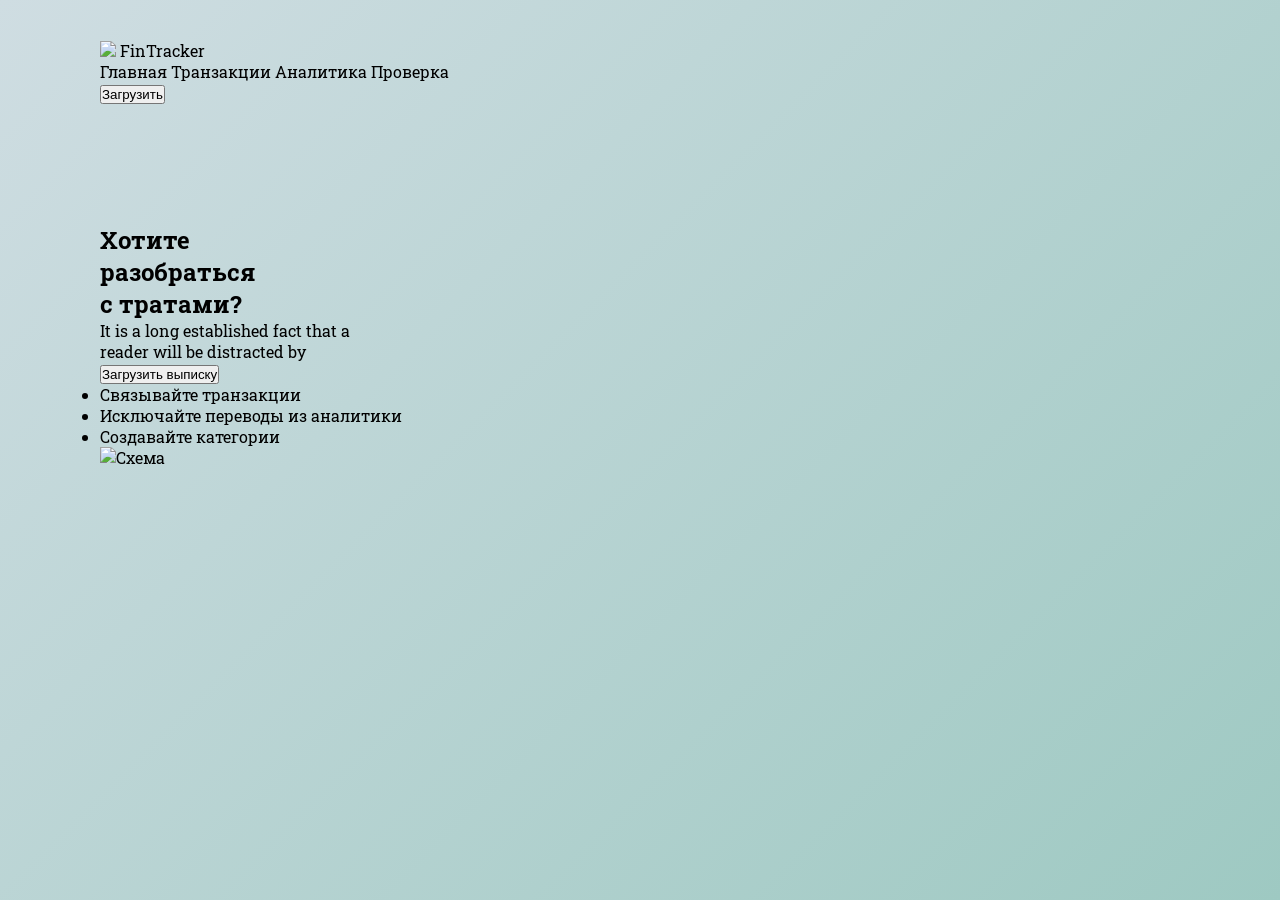
==== index.html @ 51d108f8 "Изменил дизайн главной странички" ====
<!DOCTYPE html>
<html lang="ru">
<head>
    <meta charset="UTF-8">
    <meta name="viewport" content="width=device-width, initial-scale=1.0">
    <title>FinTracker</title>

    <!-- Fonts -->
    <link href="https://fonts.googleapis.com/css2?family=Inter:wght@500;600;700;800&family=Roboto+Slab:wght@400;700&display=swap" rel="stylesheet">

    <link rel="stylesheet" href="style.css">
</head>
<body>

<header class="header">
    <div class="container header-inner">

        <div class="logo">
            <img src="img/fintracker_logo_header.png" class="logo-img">
            <span>FinTracker</span>
        </div>

        <div class="right-menu">
            <nav class="nav">
                <a class="active">Главная</a>
                <a>Транзакции</a>
                <a>Аналитика</a>
                <a>Проверка</a>
            </nav>

            <button class="btn">Загрузить</button>
        </div>

    </div>
</header>

<section class="hero">
    <div class="container hero-inner">

        <!-- LEFT -->
        <div class="left">
            <h1>
                Хотите<br>
                разобраться<br>
                с тратами?
            </h1>

            <p class="subtext">
                It is a long established fact that a<br>
                reader will be distracted by
            </p>

            <button class="btn big">Загрузить выписку</button>

            <ul class="list">
                <li>Связывайте транзакции</li>
                <li>Исключайте переводы из аналитики</li>
                <li>Создавайте категории</li>
            </ul>
        </div>

        <!-- RIGHT (схема картинкой) -->
        <div class="right">
            <img src="img/scheme.png" class="scheme" alt="Схема">
        </div>

    </div>
</section>

<script src="script.js"></script>
</body>
</html>
---- style.css ----
* {
    margin: 0;
    padding: 0;
    box-sizing: border-box;
}

body {
    font-family: 'Roboto Slab', serif;
    background: linear-gradient(135deg, #cfdde2 0%, #9ec9c2 100%);
    height: 100vh;
}

/* CONTAINER */
.container {
    width: 100%;
    max-width: 1440px;
    margin: 0 auto;
}

/* HEADER */

.header {
    display: flex;
    justify-content: space-between;
    align-items: center;
    padding: 40px 100px;
}

.logo img {
    height: 110px;
    object-fit: contain;
}

/* NAV */

.nav-link {
    margin-left: 40px;
    text-decoration: none;
    font-size: 20px;
    color: #7fa1c3;
    font-weight: 700;
    transition: 0.3s;
    padding: 6px 12px;
    border-radius: 6px;
}

/* hover */
.nav-link:hover {
    background-color: rgba(47, 79, 111, 0.15);
    color: #2f4f6f;
}

/* active */
.nav-link.active {
    background-color: rgba(47, 79, 111, 0.25);
    color: #2f4f6f;
}

/* HERO */

.hero {
    display: flex;
    justify-content: space-between;
    align-items: center;
    padding: 80px 100px;
}

.hero-text {
    max-width: 520px;
}

.hero-text h1 {
    font-size: 72px;
    line-height: 1.1;
    color: #2f4f6f;
    margin-bottom: 25px;
}

.hero-text p {
    font-size: 18px;
    line-height: 1.6;
    color: #2f4f6f;
    margin-bottom: 40px;
    max-width: 420px;
}

/* BUTTON */

.start-btn {
    background: #8fc5a4;
    border: none;
    padding: 18px 55px;
    font-size: 22px;
    font-weight: 700;
    color: #2f4f6f;
    cursor: pointer;
    box-shadow: 8px 8px 0 #7bb394;
    transition: 0.2s;
}

/* hover */
.start-btn:hover {
    filter: brightness(0.9);
}

/* click effect */
.start-btn:active {
    transform: translate(4px, 4px);
    box-shadow: 4px 4px 0 #7bb394;
}

/* IMAGE */

.hero-image img {
    width: 440px;
}
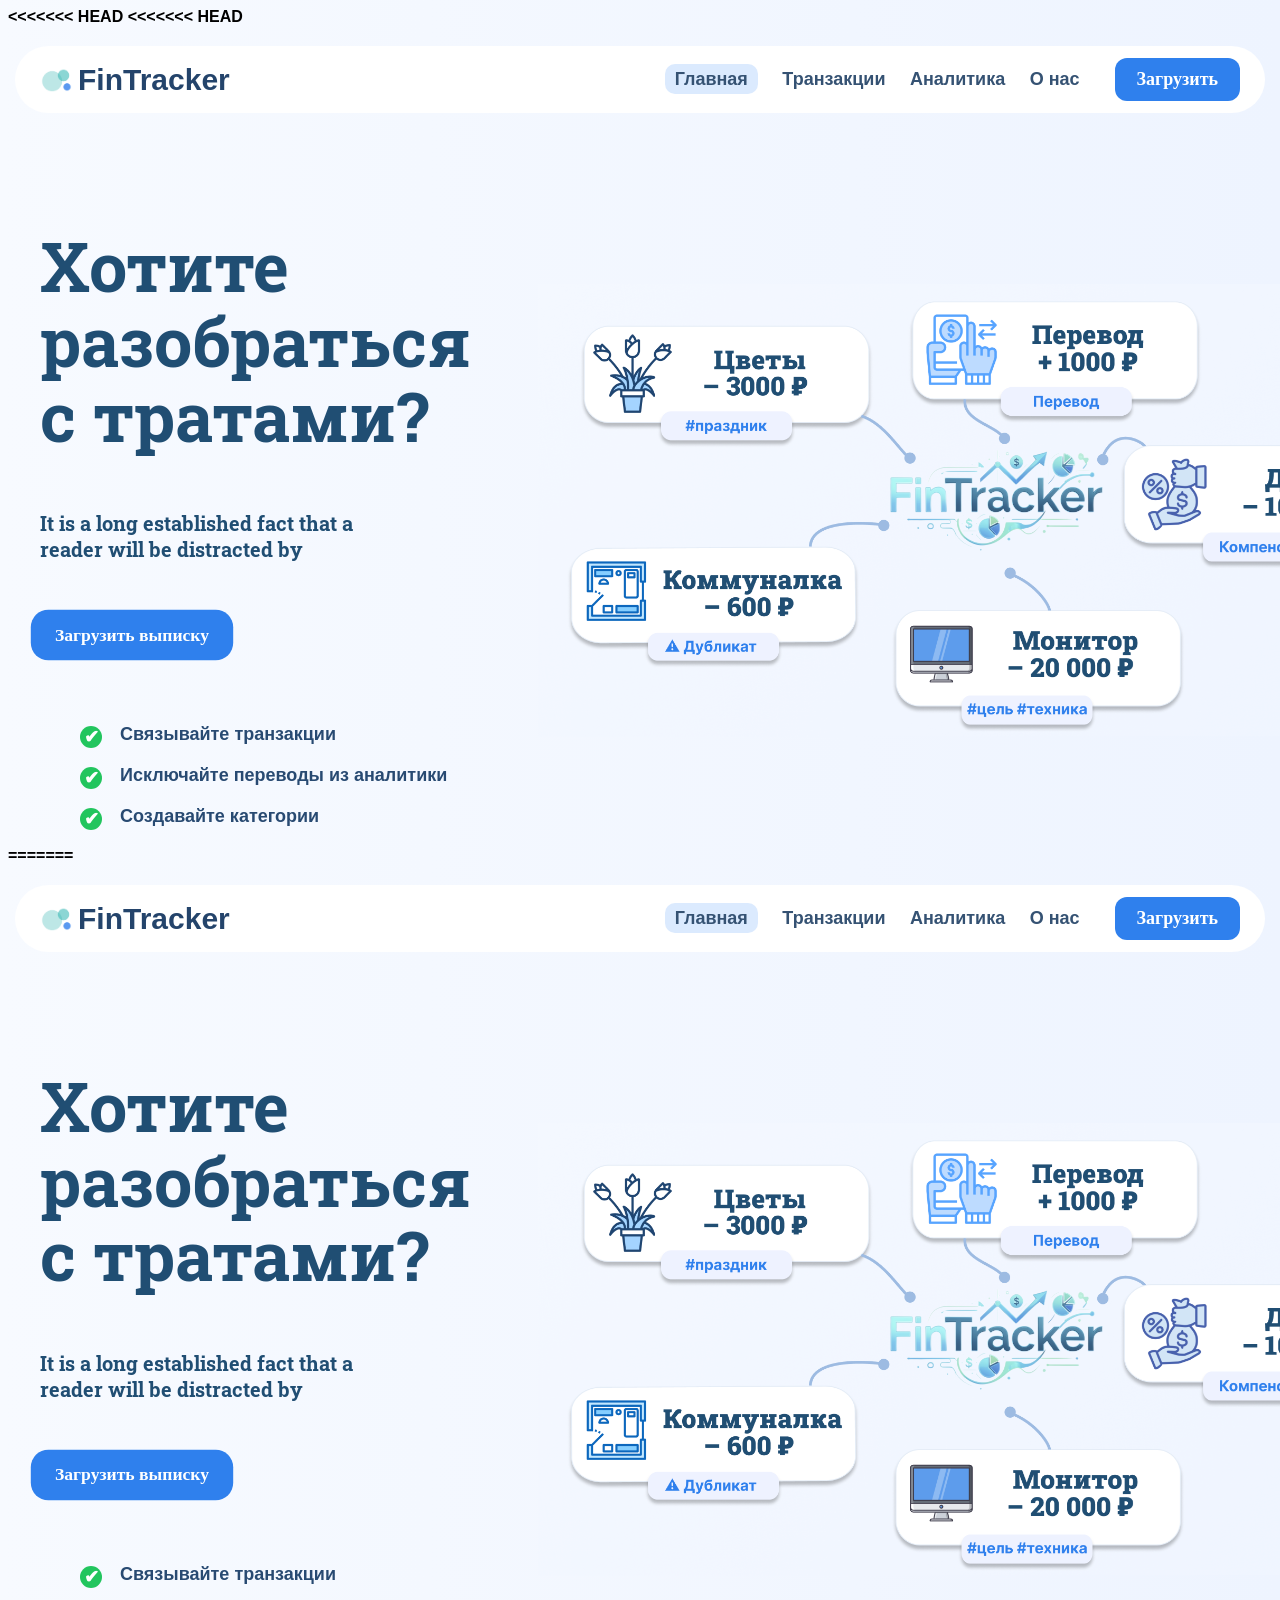
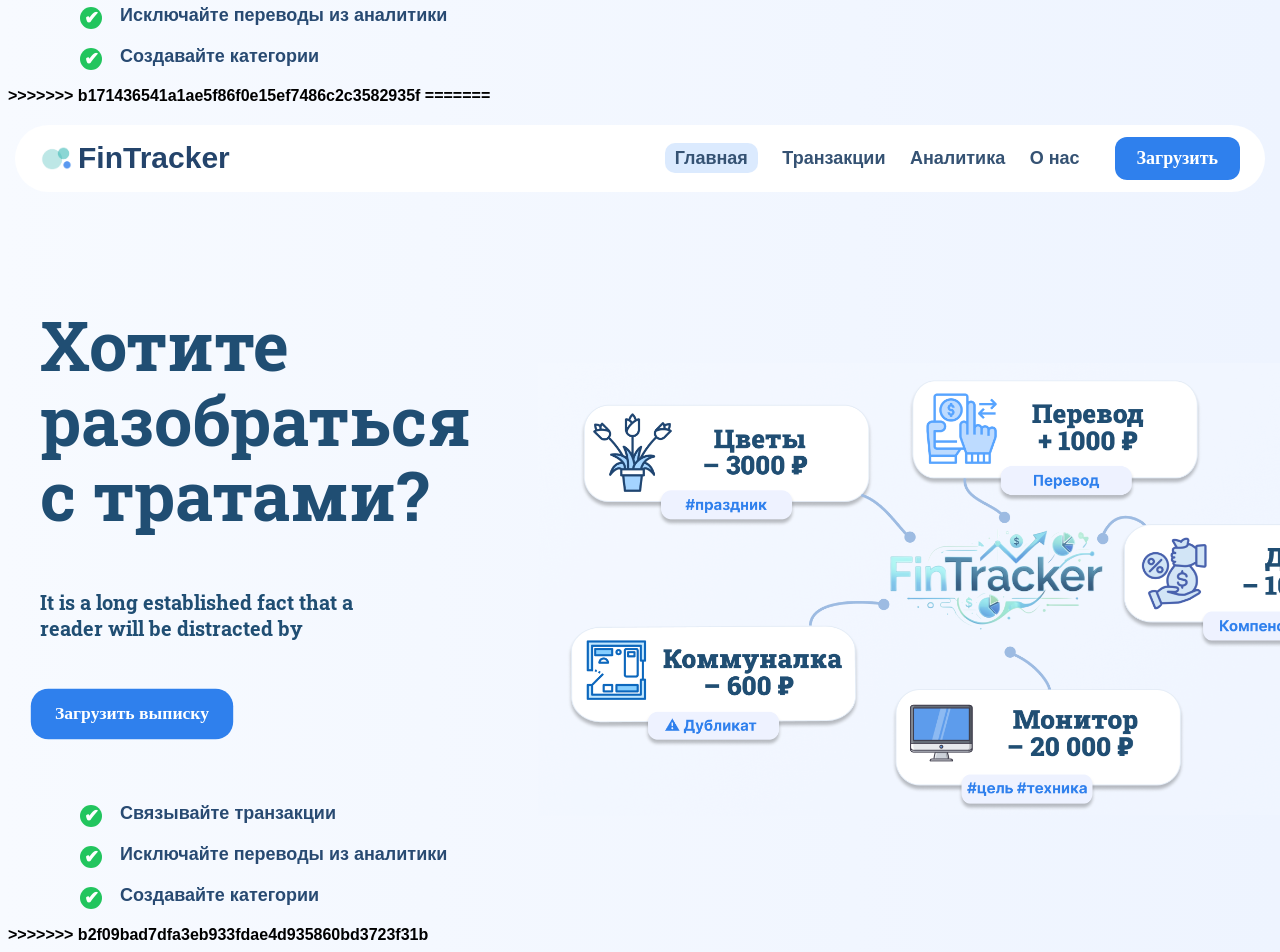
==== commit 37871684: "frontend update" ====
--- a/index.html
+++ b/index.html
@@ -1,72 +1,221 @@
-<!DOCTYPE html>
-<html lang="ru">
-<head>
-    <meta charset="UTF-8">
-    <meta name="viewport" content="width=device-width, initial-scale=1.0">
-    <title>FinTracker</title>
-
-    <!-- Fonts -->
-    <link href="https://fonts.googleapis.com/css2?family=Inter:wght@500;600;700;800&family=Roboto+Slab:wght@400;700&display=swap" rel="stylesheet">
-
-    <link rel="stylesheet" href="style.css">
-</head>
-<body>
-
-<header class="header">
-    <div class="container header-inner">
-
-        <div class="logo">
-            <img src="img/fintracker_logo_header.png" class="logo-img">
-            <span>FinTracker</span>
-        </div>
-
-        <div class="right-menu">
-            <nav class="nav">
-                <a class="active">Главная</a>
-                <a>Транзакции</a>
-                <a>Аналитика</a>
-                <a>Проверка</a>
-            </nav>
-
-            <button class="btn">Загрузить</button>
-        </div>
-
-    </div>
-</header>
-
-<section class="hero">
-    <div class="container hero-inner">
-
-        <!-- LEFT -->
-        <div class="left">
-            <h1>
-                Хотите<br>
-                разобраться<br>
-                с тратами?
-            </h1>
-
-            <p class="subtext">
-                It is a long established fact that a<br>
-                reader will be distracted by
-            </p>
-
-            <button class="btn big">Загрузить выписку</button>
-
-            <ul class="list">
-                <li>Связывайте транзакции</li>
-                <li>Исключайте переводы из аналитики</li>
-                <li>Создавайте категории</li>
-            </ul>
-        </div>
-
-        <!-- RIGHT (схема картинкой) -->
-        <div class="right">
-            <img src="img/scheme.png" class="scheme" alt="Схема">
-        </div>
-
-    </div>
-</section>
-
-<script src="script.js"></script>
-</body>
-</html>
+<<<<<<< HEAD
+<<<<<<< HEAD
+<!DOCTYPE html>
+<html lang="ru">
+<head>
+    <meta charset="UTF-8">
+    <meta name="viewport" content="width=device-width, initial-scale=1.0">
+    <title>FinTracker</title>
+
+    <!-- Fonts -->
+    <link href="https://fonts.googleapis.com/css2?family=Inter:wght@500;600;700;800&family=Roboto+Slab:wght@400;700&display=swap" rel="stylesheet">
+
+    <link rel="stylesheet" href="style.css">
+</head>
+<body>
+
+<header class="header">
+    <div class="container header-inner">
+
+        <div class="logo">
+            <img src="img/fintracker_logo_header.png" class="logo-img">
+            <span>FinTracker</span>
+        </div>
+
+        <div class="right-menu">
+            <nav class="nav">
+                <a class="active">Главная</a>
+                <a>Транзакции</a>
+                <a>Аналитика</a>
+                <a>О нас</a>
+            </nav>
+
+            <button class="btn open-upload">Загрузить</button>
+        </div>
+
+    </div>
+</header>
+
+<section class="hero">
+    <div class="container hero-inner">
+
+        <!-- LEFT -->
+        <div class="left">
+            <h1>
+                Хотите<br>
+                разобраться<br>
+                с тратами?
+            </h1>
+
+            <p class="subtext">
+                It is a long established fact that a<br>
+                reader will be distracted by
+            </p>
+
+            <button class="btn big open-upload">Загрузить выписку</button>
+
+            <ul class="list">
+                <li>Связывайте транзакции</li>
+                <li>Исключайте переводы из аналитики</li>
+                <li>Создавайте категории</li>
+            </ul>
+        </div>
+
+        <!-- RIGHT (схема картинкой) -->
+        <div class="right">
+            <img src="img/scheme.png" class="scheme" alt="Схема">
+        </div>
+
+    </div>
+</section>
+
+<script src="script.js"></script>
+</body>
+=======
+<!DOCTYPE html>
+<html lang="ru">
+<head>
+    <meta charset="UTF-8">
+    <meta name="viewport" content="width=device-width, initial-scale=1.0">
+    <title>FinTracker</title>
+
+    <!-- Fonts -->
+    <link href="https://fonts.googleapis.com/css2?family=Inter:wght@500;600;700;800&family=Roboto+Slab:wght@400;700&display=swap" rel="stylesheet">
+
+    <link rel="stylesheet" href="style.css">
+</head>
+<body>
+
+<header class="header">
+    <div class="container header-inner">
+
+        <div class="logo">
+            <img src="img/fintracker_logo_header.png" class="logo-img">
+            <span>FinTracker</span>
+        </div>
+
+        <div class="right-menu">
+            <nav class="nav">
+                <a class="active">Главная</a>
+                <a>Транзакции</a>
+                <a>Аналитика</a>
+                <a>О нас</a>
+            </nav>
+
+            <button class="btn">Загрузить</button>
+        </div>
+
+    </div>
+</header>
+
+<section class="hero">
+    <div class="container hero-inner">
+
+        <!-- LEFT -->
+        <div class="left">
+            <h1>
+                Хотите<br>
+                разобраться<br>
+                с тратами?
+            </h1>
+
+            <p class="subtext">
+                It is a long established fact that a<br>
+                reader will be distracted by
+            </p>
+
+            <button class="btn big">Загрузить выписку</button>
+
+            <ul class="list">
+                <li>Связывайте транзакции</li>
+                <li>Исключайте переводы из аналитики</li>
+                <li>Создавайте категории</li>
+            </ul>
+        </div>
+
+        <!-- RIGHT (схема картинкой) -->
+        <div class="right">
+            <img src="img/scheme.png" class="scheme" alt="Схема">
+        </div>
+
+    </div>
+</section>
+
+<script src="script.js"></script>
+</body>
+>>>>>>> b171436541a1ae5f86f0e15ef7486c2c3582935f
+</html>
+=======
+<!DOCTYPE html>
+<html lang="ru">
+<head>
+    <meta charset="UTF-8">
+    <meta name="viewport" content="width=device-width, initial-scale=1.0">
+    <title>FinTracker</title>
+
+    <!-- Fonts -->
+    <link href="https://fonts.googleapis.com/css2?family=Inter:wght@500;600;700;800&family=Roboto+Slab:wght@400;700&display=swap" rel="stylesheet">
+
+    <link rel="stylesheet" href="style.css">
+</head>
+<body>
+
+<header class="header">
+    <div class="container header-inner">
+
+        <div class="logo">
+            <img src="img/fintracker_logo_header.png" class="logo-img">
+            <span>FinTracker</span>
+        </div>
+
+        <div class="right-menu">
+            <nav class="nav">
+                <a class="active">Главная</a>
+                <a>Транзакции</a>
+                <a>Аналитика</a>
+                <a>О нас</a>
+            </nav>
+
+            <button class="btn open-upload">Загрузить</button>
+        </div>
+
+    </div>
+</header>
+
+<section class="hero">
+    <div class="container hero-inner">
+
+        <!-- LEFT -->
+        <div class="left">
+            <h1>
+                Хотите<br>
+                разобраться<br>
+                с тратами?
+            </h1>
+
+            <p class="subtext">
+                It is a long established fact that a<br>
+                reader will be distracted by
+            </p>
+
+            <button class="btn big open-upload">Загрузить выписку</button>
+
+            <ul class="list">
+                <li>Связывайте транзакции</li>
+                <li>Исключайте переводы из аналитики</li>
+                <li>Создавайте категории</li>
+            </ul>
+        </div>
+
+        <!-- RIGHT (схема картинкой) -->
+        <div class="right">
+            <img src="img/scheme.png" class="scheme" alt="Схема">
+        </div>
+
+    </div>
+</section>
+
+<script src="script.js"></script>
+</body>
+</html>
+>>>>>>> b2f09bad7dfa3eb933fdae4d935860bd3723f31b
--- a/style.css
+++ b/style.css
@@ -1,116 +1,698 @@
-* {
-    margin: 0;
-    padding: 0;
-    box-sizing: border-box;
-}
-
-body {
-    font-family: 'Roboto Slab', serif;
-    background: linear-gradient(135deg, #cfdde2 0%, #9ec9c2 100%);
-    height: 100vh;
-}
-
-/* CONTAINER */
-.container {
-    width: 100%;
-    max-width: 1440px;
-    margin: 0 auto;
-}
-
-/* HEADER */
-
-.header {
-    display: flex;
-    justify-content: space-between;
-    align-items: center;
-    padding: 40px 100px;
-}
-
-.logo img {
-    height: 110px;
-    object-fit: contain;
-}
-
-/* NAV */
-
-.nav-link {
-    margin-left: 40px;
-    text-decoration: none;
-    font-size: 20px;
-    color: #7fa1c3;
-    font-weight: 700;
-    transition: 0.3s;
-    padding: 6px 12px;
-    border-radius: 6px;
-}
-
-/* hover */
-.nav-link:hover {
-    background-color: rgba(47, 79, 111, 0.15);
-    color: #2f4f6f;
-}
-
-/* active */
-.nav-link.active {
-    background-color: rgba(47, 79, 111, 0.25);
-    color: #2f4f6f;
-}
-
-/* HERO */
-
-.hero {
-    display: flex;
-    justify-content: space-between;
-    align-items: center;
-    padding: 80px 100px;
-}
-
-.hero-text {
-    max-width: 520px;
-}
-
-.hero-text h1 {
-    font-size: 72px;
-    line-height: 1.1;
-    color: #2f4f6f;
-    margin-bottom: 25px;
-}
-
-.hero-text p {
-    font-size: 18px;
-    line-height: 1.6;
-    color: #2f4f6f;
-    margin-bottom: 40px;
-    max-width: 420px;
-}
-
-/* BUTTON */
-
-.start-btn {
-    background: #8fc5a4;
-    border: none;
-    padding: 18px 55px;
-    font-size: 22px;
-    font-weight: 700;
-    color: #2f4f6f;
-    cursor: pointer;
-    box-shadow: 8px 8px 0 #7bb394;
-    transition: 0.2s;
-}
-
-/* hover */
-.start-btn:hover {
-    filter: brightness(0.9);
-}
-
-/* click effect */
-.start-btn:active {
-    transform: translate(4px, 4px);
-    box-shadow: 4px 4px 0 #7bb394;
-}
-
-/* IMAGE */
-
-.hero-image img {
-    width: 440px;
-}
+<<<<<<< HEAD
+<<<<<<< HEAD
+* {
+    margin: 0;
+    padding: 0;
+    box-sizing: border-box;
+}
+
+body {
+    font-family: 'Inter', sans-serif;
+    background: linear-gradient(to right, #F7FAFF, #EEF4FF);
+}
+
+.container {
+    width: 1200px;
+    margin: 0 auto;
+}
+
+.subtext {
+    font-family: 'Roboto Slab', serif;
+    color: #204E73;
+    font-weight: 700 !important;
+    font-size: 20px;
+    margin: 20px 0;
+}
+
+/* HEADER */
+
+.header {
+    padding: 20px 0;
+}
+
+.header-inner {
+    background: white;
+    border-radius: 40px;
+    padding: 12px 25px;
+    display: flex;
+    align-items: center;
+}
+
+.logo {
+    display: flex;
+    align-items: center;
+}
+
+.logo-img {
+    width: 100%;
+    max-width: 40px;
+    height: auto;
+
+    transform: scale(1.2);
+    transform-origin: left center;
+}
+
+.logo span {
+    font-size: 30px;
+    font-weight: 800;
+    color: #24446B;
+    margin-left: 10px;
+}
+
+.logo img {
+    width: 28px;
+}
+
+.right-menu {
+    margin-left: auto;
+    display: flex;
+    align-items: center;
+    gap: 25px;
+}
+
+.nav a {
+    color: #355273;
+    font-weight: 800;
+    font-size: 18px;
+    margin: 0 10px;
+    text-decoration: none;
+    transition: 0.2s;
+}
+
+.nav a {
+    transition: all 0.2s ease;
+    position: relative;
+}
+
+.nav a:hover {
+    color: #2F80ED;
+    transform: translateY(-1px);
+}
+
+/* мягкая подсветка при наведении */
+.nav a::after {
+    content: "";
+    position: absolute;
+    left: 0;
+    bottom: -4px;
+    width: 0%;
+    height: 2px;
+    background: #2F80ED;
+    transition: 0.25s;
+}
+
+.nav a:hover::after {
+    width: 100%;
+}
+
+.nav .active {
+    background: #dbeafe;
+    padding: 5px 10px;
+    border-radius: 10px;
+}
+
+button, a {
+    cursor: pointer;
+}
+
+.nav a {
+    cursor: pointer;
+}
+
+.btn {
+    cursor: pointer;
+}
+
+.btn {
+    background: #2F80ED;
+    color: white;
+    border: none;
+    padding: 11px 22px;
+    border-radius: 12px;
+    font-weight: 800;
+    font-size: 18px;
+    cursor: pointer;
+    transition: all 0.2s ease;
+    font-family: Inter;
+}
+
+.btn:hover {
+    transform: translateY(-2px);
+    box-shadow: 0 6px 15px rgba(47, 128, 237, 0.3);
+}
+
+/* HERO */
+
+.hero {
+    padding-top: 40px;
+}
+
+.hero-inner {
+    display: flex;
+    justify-content: space-between;
+    align-items: center;
+}
+
+/* LEFT */
+
+.left {
+    width: 45%;
+}
+
+.left h1 {
+    font-family: 'Roboto Slab', serif;
+    font-size: 68px;
+    color: #204E73;
+    font-weight: 700;
+    line-height: 1.1;
+}
+
+.left p {
+    font-family: 'Roboto Slab', serif;
+    color: #204E73;
+    margin: 20px 0;
+}
+
+.btn.big {
+    margin: 30px 0 50px 0;
+    padding: 14px 22px;
+    font-size: 16px;
+    transform: scale(1.1);
+    border-radius: 16px;
+}
+
+.list {
+    list-style: none;
+}
+
+.list li {
+    margin-bottom: 20px;
+    padding-left: 40px;
+    position: relative;
+    font-weight: 800;
+    color: #284A72;
+    font-size: 18px;
+}
+
+.list li::before {
+    content: "✔";
+    position: absolute;
+    left: 0;
+    top: 2px;
+    width: 22px;
+    height: 22px;
+    background: #22c55e;
+    color: white;
+    border-radius: 50%;
+    display: flex;
+    align-items: center;
+    justify-content: center;
+}
+
+/* RIGHT */
+
+.right {
+    width: 520px;
+    display: flex;
+    justify-content: center;
+    align-items: center;
+    overflow: visible; /* ВАЖНО — убрали обрезание */
+}
+
+.scheme {
+    width: 100%;
+    height: auto;
+    transform: scale(1.7); /* ровно 110% */
+    transform-origin: center;
+}
+
+body, 
+h1, h2, h3, h4, h5, h6, 
+p, span, a, li, button {
+    font-weight: 900;
+=======
+* {
+    margin: 0;
+    padding: 0;
+    box-sizing: border-box;
+}
+
+body {
+    font-family: 'Inter', sans-serif;
+    background: linear-gradient(to right, #F7FAFF, #EEF4FF);
+}
+
+.container {
+    width: 1200px;
+    margin: 0 auto;
+}
+
+.subtext {
+    font-family: 'Roboto Slab', serif;
+    color: #204E73;
+    font-weight: 700 !important;
+    font-size: 20px;
+    margin: 20px 0;
+}
+
+/* HEADER */
+
+.header {
+    padding: 20px 0;
+}
+
+.header-inner {
+    background: white;
+    border-radius: 40px;
+    padding: 12px 25px;
+    display: flex;
+    align-items: center;
+}
+
+.logo {
+    display: flex;
+    align-items: center;
+}
+
+.logo-img {
+    width: 100%;
+    max-width: 40px;
+    height: auto;
+
+    transform: scale(1.2);
+    transform-origin: left center;
+}
+
+.logo span {
+    font-size: 30px;
+    font-weight: 800;
+    color: #24446B;
+    margin-left: 10px;
+}
+
+.logo img {
+    width: 28px;
+}
+
+.right-menu {
+    margin-left: auto;
+    display: flex;
+    align-items: center;
+    gap: 25px;
+}
+
+.nav a {
+    color: #355273;
+    font-weight: 800;
+    font-size: 18px;
+    margin: 0 10px;
+    text-decoration: none;
+    transition: 0.2s;
+}
+
+.nav a {
+    transition: all 0.2s ease;
+    position: relative;
+}
+
+.nav a:hover {
+    color: #2F80ED;
+    transform: translateY(-1px);
+}
+
+/* мягкая подсветка при наведении */
+.nav a::after {
+    content: "";
+    position: absolute;
+    left: 0;
+    bottom: -4px;
+    width: 0%;
+    height: 2px;
+    background: #2F80ED;
+    transition: 0.25s;
+}
+
+.nav a:hover::after {
+    width: 100%;
+}
+
+.nav .active {
+    background: #dbeafe;
+    padding: 5px 10px;
+    border-radius: 10px;
+}
+
+button, a {
+    cursor: pointer;
+}
+
+.nav a {
+    cursor: pointer;
+}
+
+.btn {
+    cursor: pointer;
+}
+
+.btn {
+    background: #2F80ED;
+    color: white;
+    border: none;
+    padding: 11px 22px;
+    border-radius: 12px;
+    font-weight: 800;
+    font-size: 18px;
+    cursor: pointer;
+    transition: all 0.2s ease;
+    font-family: Inter;
+}
+
+.btn:hover {
+    transform: translateY(-2px);
+    box-shadow: 0 6px 15px rgba(47, 128, 237, 0.3);
+}
+
+/* HERO */
+
+.hero {
+    padding-top: 40px;
+}
+
+.hero-inner {
+    display: flex;
+    justify-content: space-between;
+    align-items: center;
+}
+
+/* LEFT */
+
+.left {
+    width: 45%;
+}
+
+.left h1 {
+    font-family: 'Roboto Slab', serif;
+    font-size: 68px;
+    color: #204E73;
+    font-weight: 700;
+    line-height: 1.1;
+}
+
+.left p {
+    font-family: 'Roboto Slab', serif;
+    color: #204E73;
+    margin: 20px 0;
+}
+
+.btn.big {
+    margin: 30px 0 50px 0;
+    padding: 14px 22px;
+    font-size: 16px;
+    transform: scale(1.1);
+    border-radius: 16px;
+}
+
+.list {
+    list-style: none;
+}
+
+.list li {
+    margin-bottom: 20px;
+    padding-left: 40px;
+    position: relative;
+    font-weight: 800;
+    color: #284A72;
+    font-size: 18px;
+}
+
+.list li::before {
+    content: "✔";
+    position: absolute;
+    left: 0;
+    top: 2px;
+    width: 22px;
+    height: 22px;
+    background: #22c55e;
+    color: white;
+    border-radius: 50%;
+    display: flex;
+    align-items: center;
+    justify-content: center;
+}
+
+/* RIGHT */
+
+.right {
+    width: 520px;
+    display: flex;
+    justify-content: center;
+    align-items: center;
+    overflow: visible; /* ВАЖНО — убрали обрезание */
+}
+
+.scheme {
+    width: 100%;
+    height: auto;
+    transform: scale(1.7); /* ровно 110% */
+    transform-origin: center;
+}
+
+body, 
+h1, h2, h3, h4, h5, h6, 
+p, span, a, li, button {
+    font-weight: 900;
+>>>>>>> b171436541a1ae5f86f0e15ef7486c2c3582935f
+}
+=======
+* {
+    margin: 0;
+    padding: 0;
+    box-sizing: border-box;
+}
+
+body {
+    font-family: 'Inter', sans-serif;
+    background: linear-gradient(to right, #F7FAFF, #EEF4FF);
+}
+
+.container {
+    width: 1200px;
+    margin: 0 auto;
+}
+
+.subtext {
+    font-family: 'Roboto Slab', serif;
+    color: #204E73;
+    font-weight: 700 !important;
+    font-size: 20px;
+    margin: 20px 0;
+}
+
+/* HEADER */
+
+.header {
+    padding: 20px 0;
+}
+
+.header-inner {
+    background: white;
+    border-radius: 40px;
+    padding: 12px 25px;
+    display: flex;
+    align-items: center;
+}
+
+.logo {
+    display: flex;
+    align-items: center;
+}
+
+.logo-img {
+    width: 100%;
+    max-width: 40px;
+    height: auto;
+
+    transform: scale(1.2);
+    transform-origin: left center;
+}
+
+.logo span {
+    font-size: 30px;
+    font-weight: 800;
+    color: #24446B;
+    margin-left: 10px;
+}
+
+.logo img {
+    width: 28px;
+}
+
+.right-menu {
+    margin-left: auto;
+    display: flex;
+    align-items: center;
+    gap: 25px;
+}
+
+.nav a {
+    color: #355273;
+    font-weight: 800;
+    font-size: 18px;
+    margin: 0 10px;
+    text-decoration: none;
+    transition: 0.2s;
+}
+
+.nav a {
+    transition: all 0.2s ease;
+    position: relative;
+}
+
+.nav a:hover {
+    color: #2F80ED;
+    transform: translateY(-1px);
+}
+
+/* мягкая подсветка при наведении */
+.nav a::after {
+    content: "";
+    position: absolute;
+    left: 0;
+    bottom: -4px;
+    width: 0%;
+    height: 2px;
+    background: #2F80ED;
+    transition: 0.25s;
+}
+
+.nav a:hover::after {
+    width: 100%;
+}
+
+.nav .active {
+    background: #dbeafe;
+    padding: 5px 10px;
+    border-radius: 10px;
+}
+
+button, a {
+    cursor: pointer;
+}
+
+.nav a {
+    cursor: pointer;
+}
+
+.btn {
+    cursor: pointer;
+}
+
+.btn {
+    background: #2F80ED;
+    color: white;
+    border: none;
+    padding: 11px 22px;
+    border-radius: 12px;
+    font-weight: 800;
+    font-size: 18px;
+    cursor: pointer;
+    transition: all 0.2s ease;
+    font-family: Inter;
+}
+
+.btn:hover {
+    transform: translateY(-2px);
+    box-shadow: 0 6px 15px rgba(47, 128, 237, 0.3);
+}
+
+/* HERO */
+
+.hero {
+    padding-top: 40px;
+}
+
+.hero-inner {
+    display: flex;
+    justify-content: space-between;
+    align-items: center;
+}
+
+/* LEFT */
+
+.left {
+    width: 45%;
+}
+
+.left h1 {
+    font-family: 'Roboto Slab', serif;
+    font-size: 68px;
+    color: #204E73;
+    font-weight: 700;
+    line-height: 1.1;
+}
+
+.left p {
+    font-family: 'Roboto Slab', serif;
+    color: #204E73;
+    margin: 20px 0;
+}
+
+.btn.big {
+    margin: 30px 0 50px 0;
+    padding: 14px 22px;
+    font-size: 16px;
+    transform: scale(1.1);
+    border-radius: 16px;
+}
+
+.list {
+    list-style: none;
+}
+
+.list li {
+    margin-bottom: 20px;
+    padding-left: 40px;
+    position: relative;
+    font-weight: 800;
+    color: #284A72;
+    font-size: 18px;
+}
+
+.list li::before {
+    content: "✔";
+    position: absolute;
+    left: 0;
+    top: 2px;
+    width: 22px;
+    height: 22px;
+    background: #22c55e;
+    color: white;
+    border-radius: 50%;
+    display: flex;
+    align-items: center;
+    justify-content: center;
+}
+
+/* RIGHT */
+
+.right {
+    width: 520px;
+    display: flex;
+    justify-content: center;
+    align-items: center;
+    overflow: visible; /* ВАЖНО — убрали обрезание */
+}
+
+.scheme {
+    width: 100%;
+    height: auto;
+    transform: scale(1.7); /* ровно 110% */
+    transform-origin: center;
+}
+
+body, 
+h1, h2, h3, h4, h5, h6, 
+p, span, a, li, button {
+    font-weight: 900;
+}
+>>>>>>> b2f09bad7dfa3eb933fdae4d935860bd3723f31b
--- a/style.css
+++ b/style.css
@@ -1,116 +1,698 @@
-* {
-    margin: 0;
-    padding: 0;
-    box-sizing: border-box;
-}
-
-body {
-    font-family: 'Roboto Slab', serif;
-    background: linear-gradient(135deg, #cfdde2 0%, #9ec9c2 100%);
-    height: 100vh;
-}
-
-/* CONTAINER */
-.container {
-    width: 100%;
-    max-width: 1440px;
-    margin: 0 auto;
-}
-
-/* HEADER */
-
-.header {
-    display: flex;
-    justify-content: space-between;
-    align-items: center;
-    padding: 40px 100px;
-}
-
-.logo img {
-    height: 110px;
-    object-fit: contain;
-}
-
-/* NAV */
-
-.nav-link {
-    margin-left: 40px;
-    text-decoration: none;
-    font-size: 20px;
-    color: #7fa1c3;
-    font-weight: 700;
-    transition: 0.3s;
-    padding: 6px 12px;
-    border-radius: 6px;
-}
-
-/* hover */
-.nav-link:hover {
-    background-color: rgba(47, 79, 111, 0.15);
-    color: #2f4f6f;
-}
-
-/* active */
-.nav-link.active {
-    background-color: rgba(47, 79, 111, 0.25);
-    color: #2f4f6f;
-}
-
-/* HERO */
-
-.hero {
-    display: flex;
-    justify-content: space-between;
-    align-items: center;
-    padding: 80px 100px;
-}
-
-.hero-text {
-    max-width: 520px;
-}
-
-.hero-text h1 {
-    font-size: 72px;
-    line-height: 1.1;
-    color: #2f4f6f;
-    margin-bottom: 25px;
-}
-
-.hero-text p {
-    font-size: 18px;
-    line-height: 1.6;
-    color: #2f4f6f;
-    margin-bottom: 40px;
-    max-width: 420px;
-}
-
-/* BUTTON */
-
-.start-btn {
-    background: #8fc5a4;
-    border: none;
-    padding: 18px 55px;
-    font-size: 22px;
-    font-weight: 700;
-    color: #2f4f6f;
-    cursor: pointer;
-    box-shadow: 8px 8px 0 #7bb394;
-    transition: 0.2s;
-}
-
-/* hover */
-.start-btn:hover {
-    filter: brightness(0.9);
-}
-
-/* click effect */
-.start-btn:active {
-    transform: translate(4px, 4px);
-    box-shadow: 4px 4px 0 #7bb394;
-}
-
-/* IMAGE */
-
-.hero-image img {
-    width: 440px;
-}
+<<<<<<< HEAD
+<<<<<<< HEAD
+* {
+    margin: 0;
+    padding: 0;
+    box-sizing: border-box;
+}
+
+body {
+    font-family: 'Inter', sans-serif;
+    background: linear-gradient(to right, #F7FAFF, #EEF4FF);
+}
+
+.container {
+    width: 1200px;
+    margin: 0 auto;
+}
+
+.subtext {
+    font-family: 'Roboto Slab', serif;
+    color: #204E73;
+    font-weight: 700 !important;
+    font-size: 20px;
+    margin: 20px 0;
+}
+
+/* HEADER */
+
+.header {
+    padding: 20px 0;
+}
+
+.header-inner {
+    background: white;
+    border-radius: 40px;
+    padding: 12px 25px;
+    display: flex;
+    align-items: center;
+}
+
+.logo {
+    display: flex;
+    align-items: center;
+}
+
+.logo-img {
+    width: 100%;
+    max-width: 40px;
+    height: auto;
+
+    transform: scale(1.2);
+    transform-origin: left center;
+}
+
+.logo span {
+    font-size: 30px;
+    font-weight: 800;
+    color: #24446B;
+    margin-left: 10px;
+}
+
+.logo img {
+    width: 28px;
+}
+
+.right-menu {
+    margin-left: auto;
+    display: flex;
+    align-items: center;
+    gap: 25px;
+}
+
+.nav a {
+    color: #355273;
+    font-weight: 800;
+    font-size: 18px;
+    margin: 0 10px;
+    text-decoration: none;
+    transition: 0.2s;
+}
+
+.nav a {
+    transition: all 0.2s ease;
+    position: relative;
+}
+
+.nav a:hover {
+    color: #2F80ED;
+    transform: translateY(-1px);
+}
+
+/* мягкая подсветка при наведении */
+.nav a::after {
+    content: "";
+    position: absolute;
+    left: 0;
+    bottom: -4px;
+    width: 0%;
+    height: 2px;
+    background: #2F80ED;
+    transition: 0.25s;
+}
+
+.nav a:hover::after {
+    width: 100%;
+}
+
+.nav .active {
+    background: #dbeafe;
+    padding: 5px 10px;
+    border-radius: 10px;
+}
+
+button, a {
+    cursor: pointer;
+}
+
+.nav a {
+    cursor: pointer;
+}
+
+.btn {
+    cursor: pointer;
+}
+
+.btn {
+    background: #2F80ED;
+    color: white;
+    border: none;
+    padding: 11px 22px;
+    border-radius: 12px;
+    font-weight: 800;
+    font-size: 18px;
+    cursor: pointer;
+    transition: all 0.2s ease;
+    font-family: Inter;
+}
+
+.btn:hover {
+    transform: translateY(-2px);
+    box-shadow: 0 6px 15px rgba(47, 128, 237, 0.3);
+}
+
+/* HERO */
+
+.hero {
+    padding-top: 40px;
+}
+
+.hero-inner {
+    display: flex;
+    justify-content: space-between;
+    align-items: center;
+}
+
+/* LEFT */
+
+.left {
+    width: 45%;
+}
+
+.left h1 {
+    font-family: 'Roboto Slab', serif;
+    font-size: 68px;
+    color: #204E73;
+    font-weight: 700;
+    line-height: 1.1;
+}
+
+.left p {
+    font-family: 'Roboto Slab', serif;
+    color: #204E73;
+    margin: 20px 0;
+}
+
+.btn.big {
+    margin: 30px 0 50px 0;
+    padding: 14px 22px;
+    font-size: 16px;
+    transform: scale(1.1);
+    border-radius: 16px;
+}
+
+.list {
+    list-style: none;
+}
+
+.list li {
+    margin-bottom: 20px;
+    padding-left: 40px;
+    position: relative;
+    font-weight: 800;
+    color: #284A72;
+    font-size: 18px;
+}
+
+.list li::before {
+    content: "✔";
+    position: absolute;
+    left: 0;
+    top: 2px;
+    width: 22px;
+    height: 22px;
+    background: #22c55e;
+    color: white;
+    border-radius: 50%;
+    display: flex;
+    align-items: center;
+    justify-content: center;
+}
+
+/* RIGHT */
+
+.right {
+    width: 520px;
+    display: flex;
+    justify-content: center;
+    align-items: center;
+    overflow: visible; /* ВАЖНО — убрали обрезание */
+}
+
+.scheme {
+    width: 100%;
+    height: auto;
+    transform: scale(1.7); /* ровно 110% */
+    transform-origin: center;
+}
+
+body, 
+h1, h2, h3, h4, h5, h6, 
+p, span, a, li, button {
+    font-weight: 900;
+=======
+* {
+    margin: 0;
+    padding: 0;
+    box-sizing: border-box;
+}
+
+body {
+    font-family: 'Inter', sans-serif;
+    background: linear-gradient(to right, #F7FAFF, #EEF4FF);
+}
+
+.container {
+    width: 1200px;
+    margin: 0 auto;
+}
+
+.subtext {
+    font-family: 'Roboto Slab', serif;
+    color: #204E73;
+    font-weight: 700 !important;
+    font-size: 20px;
+    margin: 20px 0;
+}
+
+/* HEADER */
+
+.header {
+    padding: 20px 0;
+}
+
+.header-inner {
+    background: white;
+    border-radius: 40px;
+    padding: 12px 25px;
+    display: flex;
+    align-items: center;
+}
+
+.logo {
+    display: flex;
+    align-items: center;
+}
+
+.logo-img {
+    width: 100%;
+    max-width: 40px;
+    height: auto;
+
+    transform: scale(1.2);
+    transform-origin: left center;
+}
+
+.logo span {
+    font-size: 30px;
+    font-weight: 800;
+    color: #24446B;
+    margin-left: 10px;
+}
+
+.logo img {
+    width: 28px;
+}
+
+.right-menu {
+    margin-left: auto;
+    display: flex;
+    align-items: center;
+    gap: 25px;
+}
+
+.nav a {
+    color: #355273;
+    font-weight: 800;
+    font-size: 18px;
+    margin: 0 10px;
+    text-decoration: none;
+    transition: 0.2s;
+}
+
+.nav a {
+    transition: all 0.2s ease;
+    position: relative;
+}
+
+.nav a:hover {
+    color: #2F80ED;
+    transform: translateY(-1px);
+}
+
+/* мягкая подсветка при наведении */
+.nav a::after {
+    content: "";
+    position: absolute;
+    left: 0;
+    bottom: -4px;
+    width: 0%;
+    height: 2px;
+    background: #2F80ED;
+    transition: 0.25s;
+}
+
+.nav a:hover::after {
+    width: 100%;
+}
+
+.nav .active {
+    background: #dbeafe;
+    padding: 5px 10px;
+    border-radius: 10px;
+}
+
+button, a {
+    cursor: pointer;
+}
+
+.nav a {
+    cursor: pointer;
+}
+
+.btn {
+    cursor: pointer;
+}
+
+.btn {
+    background: #2F80ED;
+    color: white;
+    border: none;
+    padding: 11px 22px;
+    border-radius: 12px;
+    font-weight: 800;
+    font-size: 18px;
+    cursor: pointer;
+    transition: all 0.2s ease;
+    font-family: Inter;
+}
+
+.btn:hover {
+    transform: translateY(-2px);
+    box-shadow: 0 6px 15px rgba(47, 128, 237, 0.3);
+}
+
+/* HERO */
+
+.hero {
+    padding-top: 40px;
+}
+
+.hero-inner {
+    display: flex;
+    justify-content: space-between;
+    align-items: center;
+}
+
+/* LEFT */
+
+.left {
+    width: 45%;
+}
+
+.left h1 {
+    font-family: 'Roboto Slab', serif;
+    font-size: 68px;
+    color: #204E73;
+    font-weight: 700;
+    line-height: 1.1;
+}
+
+.left p {
+    font-family: 'Roboto Slab', serif;
+    color: #204E73;
+    margin: 20px 0;
+}
+
+.btn.big {
+    margin: 30px 0 50px 0;
+    padding: 14px 22px;
+    font-size: 16px;
+    transform: scale(1.1);
+    border-radius: 16px;
+}
+
+.list {
+    list-style: none;
+}
+
+.list li {
+    margin-bottom: 20px;
+    padding-left: 40px;
+    position: relative;
+    font-weight: 800;
+    color: #284A72;
+    font-size: 18px;
+}
+
+.list li::before {
+    content: "✔";
+    position: absolute;
+    left: 0;
+    top: 2px;
+    width: 22px;
+    height: 22px;
+    background: #22c55e;
+    color: white;
+    border-radius: 50%;
+    display: flex;
+    align-items: center;
+    justify-content: center;
+}
+
+/* RIGHT */
+
+.right {
+    width: 520px;
+    display: flex;
+    justify-content: center;
+    align-items: center;
+    overflow: visible; /* ВАЖНО — убрали обрезание */
+}
+
+.scheme {
+    width: 100%;
+    height: auto;
+    transform: scale(1.7); /* ровно 110% */
+    transform-origin: center;
+}
+
+body, 
+h1, h2, h3, h4, h5, h6, 
+p, span, a, li, button {
+    font-weight: 900;
+>>>>>>> b171436541a1ae5f86f0e15ef7486c2c3582935f
+}
+=======
+* {
+    margin: 0;
+    padding: 0;
+    box-sizing: border-box;
+}
+
+body {
+    font-family: 'Inter', sans-serif;
+    background: linear-gradient(to right, #F7FAFF, #EEF4FF);
+}
+
+.container {
+    width: 1200px;
+    margin: 0 auto;
+}
+
+.subtext {
+    font-family: 'Roboto Slab', serif;
+    color: #204E73;
+    font-weight: 700 !important;
+    font-size: 20px;
+    margin: 20px 0;
+}
+
+/* HEADER */
+
+.header {
+    padding: 20px 0;
+}
+
+.header-inner {
+    background: white;
+    border-radius: 40px;
+    padding: 12px 25px;
+    display: flex;
+    align-items: center;
+}
+
+.logo {
+    display: flex;
+    align-items: center;
+}
+
+.logo-img {
+    width: 100%;
+    max-width: 40px;
+    height: auto;
+
+    transform: scale(1.2);
+    transform-origin: left center;
+}
+
+.logo span {
+    font-size: 30px;
+    font-weight: 800;
+    color: #24446B;
+    margin-left: 10px;
+}
+
+.logo img {
+    width: 28px;
+}
+
+.right-menu {
+    margin-left: auto;
+    display: flex;
+    align-items: center;
+    gap: 25px;
+}
+
+.nav a {
+    color: #355273;
+    font-weight: 800;
+    font-size: 18px;
+    margin: 0 10px;
+    text-decoration: none;
+    transition: 0.2s;
+}
+
+.nav a {
+    transition: all 0.2s ease;
+    position: relative;
+}
+
+.nav a:hover {
+    color: #2F80ED;
+    transform: translateY(-1px);
+}
+
+/* мягкая подсветка при наведении */
+.nav a::after {
+    content: "";
+    position: absolute;
+    left: 0;
+    bottom: -4px;
+    width: 0%;
+    height: 2px;
+    background: #2F80ED;
+    transition: 0.25s;
+}
+
+.nav a:hover::after {
+    width: 100%;
+}
+
+.nav .active {
+    background: #dbeafe;
+    padding: 5px 10px;
+    border-radius: 10px;
+}
+
+button, a {
+    cursor: pointer;
+}
+
+.nav a {
+    cursor: pointer;
+}
+
+.btn {
+    cursor: pointer;
+}
+
+.btn {
+    background: #2F80ED;
+    color: white;
+    border: none;
+    padding: 11px 22px;
+    border-radius: 12px;
+    font-weight: 800;
+    font-size: 18px;
+    cursor: pointer;
+    transition: all 0.2s ease;
+    font-family: Inter;
+}
+
+.btn:hover {
+    transform: translateY(-2px);
+    box-shadow: 0 6px 15px rgba(47, 128, 237, 0.3);
+}
+
+/* HERO */
+
+.hero {
+    padding-top: 40px;
+}
+
+.hero-inner {
+    display: flex;
+    justify-content: space-between;
+    align-items: center;
+}
+
+/* LEFT */
+
+.left {
+    width: 45%;
+}
+
+.left h1 {
+    font-family: 'Roboto Slab', serif;
+    font-size: 68px;
+    color: #204E73;
+    font-weight: 700;
+    line-height: 1.1;
+}
+
+.left p {
+    font-family: 'Roboto Slab', serif;
+    color: #204E73;
+    margin: 20px 0;
+}
+
+.btn.big {
+    margin: 30px 0 50px 0;
+    padding: 14px 22px;
+    font-size: 16px;
+    transform: scale(1.1);
+    border-radius: 16px;
+}
+
+.list {
+    list-style: none;
+}
+
+.list li {
+    margin-bottom: 20px;
+    padding-left: 40px;
+    position: relative;
+    font-weight: 800;
+    color: #284A72;
+    font-size: 18px;
+}
+
+.list li::before {
+    content: "✔";
+    position: absolute;
+    left: 0;
+    top: 2px;
+    width: 22px;
+    height: 22px;
+    background: #22c55e;
+    color: white;
+    border-radius: 50%;
+    display: flex;
+    align-items: center;
+    justify-content: center;
+}
+
+/* RIGHT */
+
+.right {
+    width: 520px;
+    display: flex;
+    justify-content: center;
+    align-items: center;
+    overflow: visible; /* ВАЖНО — убрали обрезание */
+}
+
+.scheme {
+    width: 100%;
+    height: auto;
+    transform: scale(1.7); /* ровно 110% */
+    transform-origin: center;
+}
+
+body, 
+h1, h2, h3, h4, h5, h6, 
+p, span, a, li, button {
+    font-weight: 900;
+}
+>>>>>>> b2f09bad7dfa3eb933fdae4d935860bd3723f31b
--- a/style.css
+++ b/style.css
@@ -1,116 +1,698 @@
-* {
-    margin: 0;
-    padding: 0;
-    box-sizing: border-box;
-}
-
-body {
-    font-family: 'Roboto Slab', serif;
-    background: linear-gradient(135deg, #cfdde2 0%, #9ec9c2 100%);
-    height: 100vh;
-}
-
-/* CONTAINER */
-.container {
-    width: 100%;
-    max-width: 1440px;
-    margin: 0 auto;
-}
-
-/* HEADER */
-
-.header {
-    display: flex;
-    justify-content: space-between;
-    align-items: center;
-    padding: 40px 100px;
-}
-
-.logo img {
-    height: 110px;
-    object-fit: contain;
-}
-
-/* NAV */
-
-.nav-link {
-    margin-left: 40px;
-    text-decoration: none;
-    font-size: 20px;
-    color: #7fa1c3;
-    font-weight: 700;
-    transition: 0.3s;
-    padding: 6px 12px;
-    border-radius: 6px;
-}
-
-/* hover */
-.nav-link:hover {
-    background-color: rgba(47, 79, 111, 0.15);
-    color: #2f4f6f;
-}
-
-/* active */
-.nav-link.active {
-    background-color: rgba(47, 79, 111, 0.25);
-    color: #2f4f6f;
-}
-
-/* HERO */
-
-.hero {
-    display: flex;
-    justify-content: space-between;
-    align-items: center;
-    padding: 80px 100px;
-}
-
-.hero-text {
-    max-width: 520px;
-}
-
-.hero-text h1 {
-    font-size: 72px;
-    line-height: 1.1;
-    color: #2f4f6f;
-    margin-bottom: 25px;
-}
-
-.hero-text p {
-    font-size: 18px;
-    line-height: 1.6;
-    color: #2f4f6f;
-    margin-bottom: 40px;
-    max-width: 420px;
-}
-
-/* BUTTON */
-
-.start-btn {
-    background: #8fc5a4;
-    border: none;
-    padding: 18px 55px;
-    font-size: 22px;
-    font-weight: 700;
-    color: #2f4f6f;
-    cursor: pointer;
-    box-shadow: 8px 8px 0 #7bb394;
-    transition: 0.2s;
-}
-
-/* hover */
-.start-btn:hover {
-    filter: brightness(0.9);
-}
-
-/* click effect */
-.start-btn:active {
-    transform: translate(4px, 4px);
-    box-shadow: 4px 4px 0 #7bb394;
-}
-
-/* IMAGE */
-
-.hero-image img {
-    width: 440px;
-}
+<<<<<<< HEAD
+<<<<<<< HEAD
+* {
+    margin: 0;
+    padding: 0;
+    box-sizing: border-box;
+}
+
+body {
+    font-family: 'Inter', sans-serif;
+    background: linear-gradient(to right, #F7FAFF, #EEF4FF);
+}
+
+.container {
+    width: 1200px;
+    margin: 0 auto;
+}
+
+.subtext {
+    font-family: 'Roboto Slab', serif;
+    color: #204E73;
+    font-weight: 700 !important;
+    font-size: 20px;
+    margin: 20px 0;
+}
+
+/* HEADER */
+
+.header {
+    padding: 20px 0;
+}
+
+.header-inner {
+    background: white;
+    border-radius: 40px;
+    padding: 12px 25px;
+    display: flex;
+    align-items: center;
+}
+
+.logo {
+    display: flex;
+    align-items: center;
+}
+
+.logo-img {
+    width: 100%;
+    max-width: 40px;
+    height: auto;
+
+    transform: scale(1.2);
+    transform-origin: left center;
+}
+
+.logo span {
+    font-size: 30px;
+    font-weight: 800;
+    color: #24446B;
+    margin-left: 10px;
+}
+
+.logo img {
+    width: 28px;
+}
+
+.right-menu {
+    margin-left: auto;
+    display: flex;
+    align-items: center;
+    gap: 25px;
+}
+
+.nav a {
+    color: #355273;
+    font-weight: 800;
+    font-size: 18px;
+    margin: 0 10px;
+    text-decoration: none;
+    transition: 0.2s;
+}
+
+.nav a {
+    transition: all 0.2s ease;
+    position: relative;
+}
+
+.nav a:hover {
+    color: #2F80ED;
+    transform: translateY(-1px);
+}
+
+/* мягкая подсветка при наведении */
+.nav a::after {
+    content: "";
+    position: absolute;
+    left: 0;
+    bottom: -4px;
+    width: 0%;
+    height: 2px;
+    background: #2F80ED;
+    transition: 0.25s;
+}
+
+.nav a:hover::after {
+    width: 100%;
+}
+
+.nav .active {
+    background: #dbeafe;
+    padding: 5px 10px;
+    border-radius: 10px;
+}
+
+button, a {
+    cursor: pointer;
+}
+
+.nav a {
+    cursor: pointer;
+}
+
+.btn {
+    cursor: pointer;
+}
+
+.btn {
+    background: #2F80ED;
+    color: white;
+    border: none;
+    padding: 11px 22px;
+    border-radius: 12px;
+    font-weight: 800;
+    font-size: 18px;
+    cursor: pointer;
+    transition: all 0.2s ease;
+    font-family: Inter;
+}
+
+.btn:hover {
+    transform: translateY(-2px);
+    box-shadow: 0 6px 15px rgba(47, 128, 237, 0.3);
+}
+
+/* HERO */
+
+.hero {
+    padding-top: 40px;
+}
+
+.hero-inner {
+    display: flex;
+    justify-content: space-between;
+    align-items: center;
+}
+
+/* LEFT */
+
+.left {
+    width: 45%;
+}
+
+.left h1 {
+    font-family: 'Roboto Slab', serif;
+    font-size: 68px;
+    color: #204E73;
+    font-weight: 700;
+    line-height: 1.1;
+}
+
+.left p {
+    font-family: 'Roboto Slab', serif;
+    color: #204E73;
+    margin: 20px 0;
+}
+
+.btn.big {
+    margin: 30px 0 50px 0;
+    padding: 14px 22px;
+    font-size: 16px;
+    transform: scale(1.1);
+    border-radius: 16px;
+}
+
+.list {
+    list-style: none;
+}
+
+.list li {
+    margin-bottom: 20px;
+    padding-left: 40px;
+    position: relative;
+    font-weight: 800;
+    color: #284A72;
+    font-size: 18px;
+}
+
+.list li::before {
+    content: "✔";
+    position: absolute;
+    left: 0;
+    top: 2px;
+    width: 22px;
+    height: 22px;
+    background: #22c55e;
+    color: white;
+    border-radius: 50%;
+    display: flex;
+    align-items: center;
+    justify-content: center;
+}
+
+/* RIGHT */
+
+.right {
+    width: 520px;
+    display: flex;
+    justify-content: center;
+    align-items: center;
+    overflow: visible; /* ВАЖНО — убрали обрезание */
+}
+
+.scheme {
+    width: 100%;
+    height: auto;
+    transform: scale(1.7); /* ровно 110% */
+    transform-origin: center;
+}
+
+body, 
+h1, h2, h3, h4, h5, h6, 
+p, span, a, li, button {
+    font-weight: 900;
+=======
+* {
+    margin: 0;
+    padding: 0;
+    box-sizing: border-box;
+}
+
+body {
+    font-family: 'Inter', sans-serif;
+    background: linear-gradient(to right, #F7FAFF, #EEF4FF);
+}
+
+.container {
+    width: 1200px;
+    margin: 0 auto;
+}
+
+.subtext {
+    font-family: 'Roboto Slab', serif;
+    color: #204E73;
+    font-weight: 700 !important;
+    font-size: 20px;
+    margin: 20px 0;
+}
+
+/* HEADER */
+
+.header {
+    padding: 20px 0;
+}
+
+.header-inner {
+    background: white;
+    border-radius: 40px;
+    padding: 12px 25px;
+    display: flex;
+    align-items: center;
+}
+
+.logo {
+    display: flex;
+    align-items: center;
+}
+
+.logo-img {
+    width: 100%;
+    max-width: 40px;
+    height: auto;
+
+    transform: scale(1.2);
+    transform-origin: left center;
+}
+
+.logo span {
+    font-size: 30px;
+    font-weight: 800;
+    color: #24446B;
+    margin-left: 10px;
+}
+
+.logo img {
+    width: 28px;
+}
+
+.right-menu {
+    margin-left: auto;
+    display: flex;
+    align-items: center;
+    gap: 25px;
+}
+
+.nav a {
+    color: #355273;
+    font-weight: 800;
+    font-size: 18px;
+    margin: 0 10px;
+    text-decoration: none;
+    transition: 0.2s;
+}
+
+.nav a {
+    transition: all 0.2s ease;
+    position: relative;
+}
+
+.nav a:hover {
+    color: #2F80ED;
+    transform: translateY(-1px);
+}
+
+/* мягкая подсветка при наведении */
+.nav a::after {
+    content: "";
+    position: absolute;
+    left: 0;
+    bottom: -4px;
+    width: 0%;
+    height: 2px;
+    background: #2F80ED;
+    transition: 0.25s;
+}
+
+.nav a:hover::after {
+    width: 100%;
+}
+
+.nav .active {
+    background: #dbeafe;
+    padding: 5px 10px;
+    border-radius: 10px;
+}
+
+button, a {
+    cursor: pointer;
+}
+
+.nav a {
+    cursor: pointer;
+}
+
+.btn {
+    cursor: pointer;
+}
+
+.btn {
+    background: #2F80ED;
+    color: white;
+    border: none;
+    padding: 11px 22px;
+    border-radius: 12px;
+    font-weight: 800;
+    font-size: 18px;
+    cursor: pointer;
+    transition: all 0.2s ease;
+    font-family: Inter;
+}
+
+.btn:hover {
+    transform: translateY(-2px);
+    box-shadow: 0 6px 15px rgba(47, 128, 237, 0.3);
+}
+
+/* HERO */
+
+.hero {
+    padding-top: 40px;
+}
+
+.hero-inner {
+    display: flex;
+    justify-content: space-between;
+    align-items: center;
+}
+
+/* LEFT */
+
+.left {
+    width: 45%;
+}
+
+.left h1 {
+    font-family: 'Roboto Slab', serif;
+    font-size: 68px;
+    color: #204E73;
+    font-weight: 700;
+    line-height: 1.1;
+}
+
+.left p {
+    font-family: 'Roboto Slab', serif;
+    color: #204E73;
+    margin: 20px 0;
+}
+
+.btn.big {
+    margin: 30px 0 50px 0;
+    padding: 14px 22px;
+    font-size: 16px;
+    transform: scale(1.1);
+    border-radius: 16px;
+}
+
+.list {
+    list-style: none;
+}
+
+.list li {
+    margin-bottom: 20px;
+    padding-left: 40px;
+    position: relative;
+    font-weight: 800;
+    color: #284A72;
+    font-size: 18px;
+}
+
+.list li::before {
+    content: "✔";
+    position: absolute;
+    left: 0;
+    top: 2px;
+    width: 22px;
+    height: 22px;
+    background: #22c55e;
+    color: white;
+    border-radius: 50%;
+    display: flex;
+    align-items: center;
+    justify-content: center;
+}
+
+/* RIGHT */
+
+.right {
+    width: 520px;
+    display: flex;
+    justify-content: center;
+    align-items: center;
+    overflow: visible; /* ВАЖНО — убрали обрезание */
+}
+
+.scheme {
+    width: 100%;
+    height: auto;
+    transform: scale(1.7); /* ровно 110% */
+    transform-origin: center;
+}
+
+body, 
+h1, h2, h3, h4, h5, h6, 
+p, span, a, li, button {
+    font-weight: 900;
+>>>>>>> b171436541a1ae5f86f0e15ef7486c2c3582935f
+}
+=======
+* {
+    margin: 0;
+    padding: 0;
+    box-sizing: border-box;
+}
+
+body {
+    font-family: 'Inter', sans-serif;
+    background: linear-gradient(to right, #F7FAFF, #EEF4FF);
+}
+
+.container {
+    width: 1200px;
+    margin: 0 auto;
+}
+
+.subtext {
+    font-family: 'Roboto Slab', serif;
+    color: #204E73;
+    font-weight: 700 !important;
+    font-size: 20px;
+    margin: 20px 0;
+}
+
+/* HEADER */
+
+.header {
+    padding: 20px 0;
+}
+
+.header-inner {
+    background: white;
+    border-radius: 40px;
+    padding: 12px 25px;
+    display: flex;
+    align-items: center;
+}
+
+.logo {
+    display: flex;
+    align-items: center;
+}
+
+.logo-img {
+    width: 100%;
+    max-width: 40px;
+    height: auto;
+
+    transform: scale(1.2);
+    transform-origin: left center;
+}
+
+.logo span {
+    font-size: 30px;
+    font-weight: 800;
+    color: #24446B;
+    margin-left: 10px;
+}
+
+.logo img {
+    width: 28px;
+}
+
+.right-menu {
+    margin-left: auto;
+    display: flex;
+    align-items: center;
+    gap: 25px;
+}
+
+.nav a {
+    color: #355273;
+    font-weight: 800;
+    font-size: 18px;
+    margin: 0 10px;
+    text-decoration: none;
+    transition: 0.2s;
+}
+
+.nav a {
+    transition: all 0.2s ease;
+    position: relative;
+}
+
+.nav a:hover {
+    color: #2F80ED;
+    transform: translateY(-1px);
+}
+
+/* мягкая подсветка при наведении */
+.nav a::after {
+    content: "";
+    position: absolute;
+    left: 0;
+    bottom: -4px;
+    width: 0%;
+    height: 2px;
+    background: #2F80ED;
+    transition: 0.25s;
+}
+
+.nav a:hover::after {
+    width: 100%;
+}
+
+.nav .active {
+    background: #dbeafe;
+    padding: 5px 10px;
+    border-radius: 10px;
+}
+
+button, a {
+    cursor: pointer;
+}
+
+.nav a {
+    cursor: pointer;
+}
+
+.btn {
+    cursor: pointer;
+}
+
+.btn {
+    background: #2F80ED;
+    color: white;
+    border: none;
+    padding: 11px 22px;
+    border-radius: 12px;
+    font-weight: 800;
+    font-size: 18px;
+    cursor: pointer;
+    transition: all 0.2s ease;
+    font-family: Inter;
+}
+
+.btn:hover {
+    transform: translateY(-2px);
+    box-shadow: 0 6px 15px rgba(47, 128, 237, 0.3);
+}
+
+/* HERO */
+
+.hero {
+    padding-top: 40px;
+}
+
+.hero-inner {
+    display: flex;
+    justify-content: space-between;
+    align-items: center;
+}
+
+/* LEFT */
+
+.left {
+    width: 45%;
+}
+
+.left h1 {
+    font-family: 'Roboto Slab', serif;
+    font-size: 68px;
+    color: #204E73;
+    font-weight: 700;
+    line-height: 1.1;
+}
+
+.left p {
+    font-family: 'Roboto Slab', serif;
+    color: #204E73;
+    margin: 20px 0;
+}
+
+.btn.big {
+    margin: 30px 0 50px 0;
+    padding: 14px 22px;
+    font-size: 16px;
+    transform: scale(1.1);
+    border-radius: 16px;
+}
+
+.list {
+    list-style: none;
+}
+
+.list li {
+    margin-bottom: 20px;
+    padding-left: 40px;
+    position: relative;
+    font-weight: 800;
+    color: #284A72;
+    font-size: 18px;
+}
+
+.list li::before {
+    content: "✔";
+    position: absolute;
+    left: 0;
+    top: 2px;
+    width: 22px;
+    height: 22px;
+    background: #22c55e;
+    color: white;
+    border-radius: 50%;
+    display: flex;
+    align-items: center;
+    justify-content: center;
+}
+
+/* RIGHT */
+
+.right {
+    width: 520px;
+    display: flex;
+    justify-content: center;
+    align-items: center;
+    overflow: visible; /* ВАЖНО — убрали обрезание */
+}
+
+.scheme {
+    width: 100%;
+    height: auto;
+    transform: scale(1.7); /* ровно 110% */
+    transform-origin: center;
+}
+
+body, 
+h1, h2, h3, h4, h5, h6, 
+p, span, a, li, button {
+    font-weight: 900;
+}
+>>>>>>> b2f09bad7dfa3eb933fdae4d935860bd3723f31b
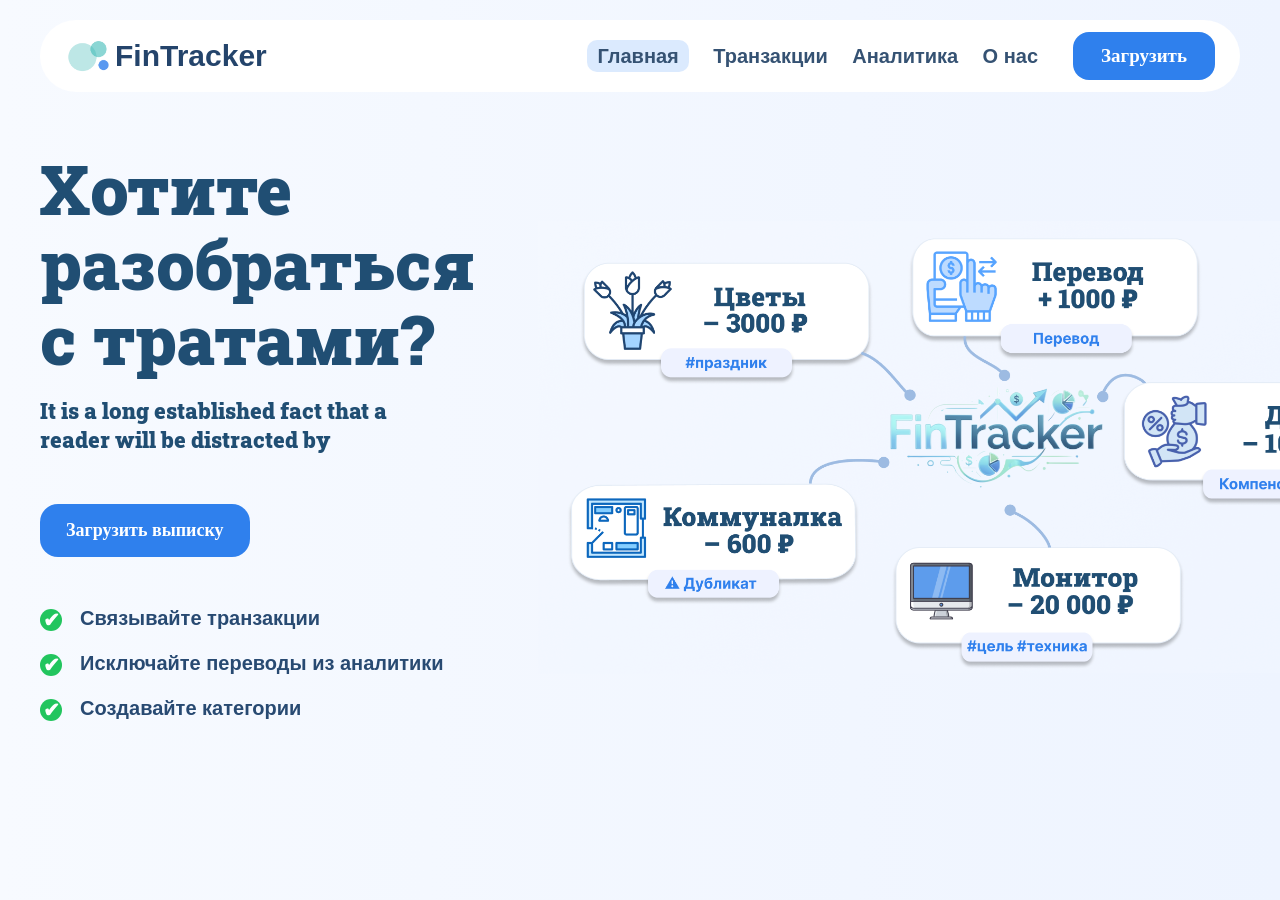
==== commit f95810b1: "fix merge conflicts" ====
--- a/index.html
+++ b/index.html
@@ -1,5 +1,3 @@
-<<<<<<< HEAD
-<<<<<<< HEAD
 <!DOCTYPE html>
 <html lang="ru">
 <head>
@@ -7,7 +5,6 @@
     <meta name="viewport" content="width=device-width, initial-scale=1.0">
     <title>FinTracker</title>
 
-    <!-- Fonts -->
     <link href="https://fonts.googleapis.com/css2?family=Inter:wght@500;600;700;800&family=Roboto+Slab:wght@400;700&display=swap" rel="stylesheet">
 
     <link rel="stylesheet" href="style.css">
@@ -25,7 +22,7 @@
         <div class="right-menu">
             <nav class="nav">
                 <a class="active">Главная</a>
-                <a>Транзакции</a>
+                <a class="open-upload">Транзакции</a>
                 <a>Аналитика</a>
                 <a>О нас</a>
             </nav>
@@ -39,7 +36,6 @@
 <section class="hero">
     <div class="container hero-inner">
 
-        <!-- LEFT -->
         <div class="left">
             <h1>
                 Хотите<br>
@@ -52,7 +48,9 @@
                 reader will be distracted by
             </p>
 
-            <button class="btn big open-upload">Загрузить выписку</button>
+            <button class="btn big open-upload">
+                Загрузить выписку
+            </button>
 
             <ul class="list">
                 <li>Связывайте транзакции</li>
@@ -61,7 +59,6 @@
             </ul>
         </div>
 
-        <!-- RIGHT (схема картинкой) -->
         <div class="right">
             <img src="img/scheme.png" class="scheme" alt="Схема">
         </div>
@@ -71,151 +68,4 @@
 
 <script src="script.js"></script>
 </body>
-=======
-<!DOCTYPE html>
-<html lang="ru">
-<head>
-    <meta charset="UTF-8">
-    <meta name="viewport" content="width=device-width, initial-scale=1.0">
-    <title>FinTracker</title>
-
-    <!-- Fonts -->
-    <link href="https://fonts.googleapis.com/css2?family=Inter:wght@500;600;700;800&family=Roboto+Slab:wght@400;700&display=swap" rel="stylesheet">
-
-    <link rel="stylesheet" href="style.css">
-</head>
-<body>
-
-<header class="header">
-    <div class="container header-inner">
-
-        <div class="logo">
-            <img src="img/fintracker_logo_header.png" class="logo-img">
-            <span>FinTracker</span>
-        </div>
-
-        <div class="right-menu">
-            <nav class="nav">
-                <a class="active">Главная</a>
-                <a>Транзакции</a>
-                <a>Аналитика</a>
-                <a>О нас</a>
-            </nav>
-
-            <button class="btn">Загрузить</button>
-        </div>
-
-    </div>
-</header>
-
-<section class="hero">
-    <div class="container hero-inner">
-
-        <!-- LEFT -->
-        <div class="left">
-            <h1>
-                Хотите<br>
-                разобраться<br>
-                с тратами?
-            </h1>
-
-            <p class="subtext">
-                It is a long established fact that a<br>
-                reader will be distracted by
-            </p>
-
-            <button class="btn big">Загрузить выписку</button>
-
-            <ul class="list">
-                <li>Связывайте транзакции</li>
-                <li>Исключайте переводы из аналитики</li>
-                <li>Создавайте категории</li>
-            </ul>
-        </div>
-
-        <!-- RIGHT (схема картинкой) -->
-        <div class="right">
-            <img src="img/scheme.png" class="scheme" alt="Схема">
-        </div>
-
-    </div>
-</section>
-
-<script src="script.js"></script>
-</body>
->>>>>>> b171436541a1ae5f86f0e15ef7486c2c3582935f
-</html>
-=======
-<!DOCTYPE html>
-<html lang="ru">
-<head>
-    <meta charset="UTF-8">
-    <meta name="viewport" content="width=device-width, initial-scale=1.0">
-    <title>FinTracker</title>
-
-    <!-- Fonts -->
-    <link href="https://fonts.googleapis.com/css2?family=Inter:wght@500;600;700;800&family=Roboto+Slab:wght@400;700&display=swap" rel="stylesheet">
-
-    <link rel="stylesheet" href="style.css">
-</head>
-<body>
-
-<header class="header">
-    <div class="container header-inner">
-
-        <div class="logo">
-            <img src="img/fintracker_logo_header.png" class="logo-img">
-            <span>FinTracker</span>
-        </div>
-
-        <div class="right-menu">
-            <nav class="nav">
-                <a class="active">Главная</a>
-                <a>Транзакции</a>
-                <a>Аналитика</a>
-                <a>О нас</a>
-            </nav>
-
-            <button class="btn open-upload">Загрузить</button>
-        </div>
-
-    </div>
-</header>
-
-<section class="hero">
-    <div class="container hero-inner">
-
-        <!-- LEFT -->
-        <div class="left">
-            <h1>
-                Хотите<br>
-                разобраться<br>
-                с тратами?
-            </h1>
-
-            <p class="subtext">
-                It is a long established fact that a<br>
-                reader will be distracted by
-            </p>
-
-            <button class="btn big open-upload">Загрузить выписку</button>
-
-            <ul class="list">
-                <li>Связывайте транзакции</li>
-                <li>Исключайте переводы из аналитики</li>
-                <li>Создавайте категории</li>
-            </ul>
-        </div>
-
-        <!-- RIGHT (схема картинкой) -->
-        <div class="right">
-            <img src="img/scheme.png" class="scheme" alt="Схема">
-        </div>
-
-    </div>
-</section>
-
-<script src="script.js"></script>
-</body>
-</html>
->>>>>>> b2f09bad7dfa3eb933fdae4d935860bd3723f31b
+</html>
--- a/style.css
+++ b/style.css
@@ -1,5 +1,3 @@
-<<<<<<< HEAD
-<<<<<<< HEAD
 * {
     margin: 0;
     padding: 0;
@@ -19,12 +17,10 @@
 .subtext {
     font-family: 'Roboto Slab', serif;
     color: #204E73;
-    font-weight: 700 !important;
-    font-size: 20px;
+    font-weight: 900;
+    font-size: 22px;
     margin: 20px 0;
 }
-
-/* HEADER */
 
 .header {
     padding: 20px 0;
@@ -47,22 +43,17 @@
     width: 100%;
     max-width: 40px;
     height: auto;
-
     transform: scale(1.2);
     transform-origin: left center;
 }
 
 .logo span {
     font-size: 30px;
-    font-weight: 800;
+    font-weight: 900;
     color: #24446B;
     margin-left: 10px;
 }
 
-.logo img {
-    width: 28px;
-}
-
 .right-menu {
     margin-left: auto;
     display: flex;
@@ -72,16 +63,13 @@
 
 .nav a {
     color: #355273;
-    font-weight: 800;
-    font-size: 18px;
+    font-weight: 900;
+    font-size: 20px;
     margin: 0 10px;
     text-decoration: none;
-    transition: 0.2s;
-}
-
-.nav a {
     transition: all 0.2s ease;
     position: relative;
+    cursor: pointer;
 }
 
 .nav a:hover {
@@ -89,7 +77,6 @@
     transform: translateY(-1px);
 }
 
-/* мягкая подсветка при наведении */
 .nav a::after {
     content: "";
     position: absolute;
@@ -111,26 +98,14 @@
     border-radius: 10px;
 }
 
-button, a {
-    cursor: pointer;
-}
-
-.nav a {
-    cursor: pointer;
-}
-
-.btn {
-    cursor: pointer;
-}
-
 .btn {
     background: #2F80ED;
     color: white;
     border: none;
-    padding: 11px 22px;
-    border-radius: 12px;
-    font-weight: 800;
-    font-size: 18px;
+    padding: 13px 28px;
+    border-radius: 16px;
+    font-weight: 900;
+    font-size: 19px;
     cursor: pointer;
     transition: all 0.2s ease;
     font-family: Inter;
@@ -141,8 +116,6 @@
     box-shadow: 0 6px 15px rgba(47, 128, 237, 0.3);
 }
 
-/* HERO */
-
 .hero {
     padding-top: 40px;
 }
@@ -152,8 +125,6 @@
     justify-content: space-between;
     align-items: center;
 }
-
-/* LEFT */
 
 .left {
     width: 45%;
@@ -163,22 +134,15 @@
     font-family: 'Roboto Slab', serif;
     font-size: 68px;
     color: #204E73;
-    font-weight: 700;
+    font-weight: 900;
     line-height: 1.1;
-}
-
-.left p {
-    font-family: 'Roboto Slab', serif;
-    color: #204E73;
-    margin: 20px 0;
 }
 
 .btn.big {
     margin: 30px 0 50px 0;
-    padding: 14px 22px;
-    font-size: 16px;
-    transform: scale(1.1);
-    border-radius: 16px;
+    padding: 16px 26px;
+    font-size: 18px;
+    border-radius: 18px;
 }
 
 .list {
@@ -186,12 +150,12 @@
 }
 
 .list li {
-    margin-bottom: 20px;
+    margin-bottom: 22px;
     padding-left: 40px;
     position: relative;
-    font-weight: 800;
+    font-weight: 900;
     color: #284A72;
-    font-size: 18px;
+    font-size: 20px;
 }
 
 .list li::before {
@@ -209,490 +173,32 @@
     justify-content: center;
 }
 
-/* RIGHT */
-
 .right {
     width: 520px;
     display: flex;
     justify-content: center;
     align-items: center;
-    overflow: visible; /* ВАЖНО — убрали обрезание */
+    overflow: visible;
 }
 
 .scheme {
     width: 100%;
     height: auto;
-    transform: scale(1.7); /* ровно 110% */
+    transform: scale(1.7);
     transform-origin: center;
 }
 
-body, 
-h1, h2, h3, h4, h5, h6, 
-p, span, a, li, button {
-    font-weight: 900;
-=======
-* {
-    margin: 0;
-    padding: 0;
-    box-sizing: border-box;
-}
-
-body {
-    font-family: 'Inter', sans-serif;
-    background: linear-gradient(to right, #F7FAFF, #EEF4FF);
-}
-
-.container {
-    width: 1200px;
-    margin: 0 auto;
-}
-
-.subtext {
-    font-family: 'Roboto Slab', serif;
-    color: #204E73;
-    font-weight: 700 !important;
-    font-size: 20px;
-    margin: 20px 0;
-}
-
-/* HEADER */
-
-.header {
-    padding: 20px 0;
-}
-
-.header-inner {
-    background: white;
-    border-radius: 40px;
-    padding: 12px 25px;
-    display: flex;
-    align-items: center;
-}
-
-.logo {
-    display: flex;
-    align-items: center;
-}
-
-.logo-img {
-    width: 100%;
-    max-width: 40px;
-    height: auto;
-
-    transform: scale(1.2);
-    transform-origin: left center;
-}
-
-.logo span {
-    font-size: 30px;
-    font-weight: 800;
-    color: #24446B;
-    margin-left: 10px;
-}
-
-.logo img {
-    width: 28px;
-}
-
-.right-menu {
-    margin-left: auto;
-    display: flex;
-    align-items: center;
-    gap: 25px;
-}
-
-.nav a {
-    color: #355273;
-    font-weight: 800;
-    font-size: 18px;
-    margin: 0 10px;
-    text-decoration: none;
-    transition: 0.2s;
-}
-
-.nav a {
-    transition: all 0.2s ease;
-    position: relative;
-}
-
-.nav a:hover {
-    color: #2F80ED;
-    transform: translateY(-1px);
-}
-
-/* мягкая подсветка при наведении */
-.nav a::after {
-    content: "";
-    position: absolute;
-    left: 0;
-    bottom: -4px;
-    width: 0%;
-    height: 2px;
-    background: #2F80ED;
-    transition: 0.25s;
-}
-
-.nav a:hover::after {
-    width: 100%;
-}
-
-.nav .active {
-    background: #dbeafe;
-    padding: 5px 10px;
-    border-radius: 10px;
-}
-
-button, a {
-    cursor: pointer;
-}
-
-.nav a {
-    cursor: pointer;
-}
-
-.btn {
-    cursor: pointer;
-}
-
-.btn {
-    background: #2F80ED;
-    color: white;
-    border: none;
-    padding: 11px 22px;
-    border-radius: 12px;
-    font-weight: 800;
-    font-size: 18px;
-    cursor: pointer;
-    transition: all 0.2s ease;
-    font-family: Inter;
-}
-
-.btn:hover {
-    transform: translateY(-2px);
-    box-shadow: 0 6px 15px rgba(47, 128, 237, 0.3);
-}
-
-/* HERO */
-
-.hero {
-    padding-top: 40px;
-}
-
-.hero-inner {
-    display: flex;
-    justify-content: space-between;
-    align-items: center;
-}
-
-/* LEFT */
-
-.left {
-    width: 45%;
-}
-
-.left h1 {
-    font-family: 'Roboto Slab', serif;
-    font-size: 68px;
-    color: #204E73;
-    font-weight: 700;
-    line-height: 1.1;
-}
-
-.left p {
-    font-family: 'Roboto Slab', serif;
-    color: #204E73;
-    margin: 20px 0;
-}
-
-.btn.big {
-    margin: 30px 0 50px 0;
-    padding: 14px 22px;
-    font-size: 16px;
-    transform: scale(1.1);
-    border-radius: 16px;
-}
-
-.list {
-    list-style: none;
-}
-
-.list li {
-    margin-bottom: 20px;
-    padding-left: 40px;
-    position: relative;
-    font-weight: 800;
-    color: #284A72;
-    font-size: 18px;
-}
-
-.list li::before {
-    content: "✔";
-    position: absolute;
-    left: 0;
-    top: 2px;
-    width: 22px;
-    height: 22px;
-    background: #22c55e;
-    color: white;
-    border-radius: 50%;
-    display: flex;
-    align-items: center;
-    justify-content: center;
-}
-
-/* RIGHT */
-
-.right {
-    width: 520px;
-    display: flex;
-    justify-content: center;
-    align-items: center;
-    overflow: visible; /* ВАЖНО — убрали обрезание */
-}
-
-.scheme {
-    width: 100%;
-    height: auto;
-    transform: scale(1.7); /* ровно 110% */
-    transform-origin: center;
-}
-
-body, 
-h1, h2, h3, h4, h5, h6, 
-p, span, a, li, button {
-    font-weight: 900;
->>>>>>> b171436541a1ae5f86f0e15ef7486c2c3582935f
-}
-=======
-* {
-    margin: 0;
-    padding: 0;
-    box-sizing: border-box;
-}
-
-body {
-    font-family: 'Inter', sans-serif;
-    background: linear-gradient(to right, #F7FAFF, #EEF4FF);
-}
-
-.container {
-    width: 1200px;
-    margin: 0 auto;
-}
-
-.subtext {
-    font-family: 'Roboto Slab', serif;
-    color: #204E73;
-    font-weight: 700 !important;
-    font-size: 20px;
-    margin: 20px 0;
-}
-
-/* HEADER */
-
-.header {
-    padding: 20px 0;
-}
-
-.header-inner {
-    background: white;
-    border-radius: 40px;
-    padding: 12px 25px;
-    display: flex;
-    align-items: center;
-}
-
-.logo {
-    display: flex;
-    align-items: center;
-}
-
-.logo-img {
-    width: 100%;
-    max-width: 40px;
-    height: auto;
-
-    transform: scale(1.2);
-    transform-origin: left center;
-}
-
-.logo span {
-    font-size: 30px;
-    font-weight: 800;
-    color: #24446B;
-    margin-left: 10px;
-}
-
-.logo img {
-    width: 28px;
-}
-
-.right-menu {
-    margin-left: auto;
-    display: flex;
-    align-items: center;
-    gap: 25px;
-}
-
-.nav a {
-    color: #355273;
-    font-weight: 800;
-    font-size: 18px;
-    margin: 0 10px;
-    text-decoration: none;
-    transition: 0.2s;
-}
-
-.nav a {
-    transition: all 0.2s ease;
-    position: relative;
-}
-
-.nav a:hover {
-    color: #2F80ED;
-    transform: translateY(-1px);
-}
-
-/* мягкая подсветка при наведении */
-.nav a::after {
-    content: "";
-    position: absolute;
-    left: 0;
-    bottom: -4px;
-    width: 0%;
-    height: 2px;
-    background: #2F80ED;
-    transition: 0.25s;
-}
-
-.nav a:hover::after {
-    width: 100%;
-}
-
-.nav .active {
-    background: #dbeafe;
-    padding: 5px 10px;
-    border-radius: 10px;
-}
-
-button, a {
-    cursor: pointer;
-}
-
-.nav a {
-    cursor: pointer;
-}
-
-.btn {
-    cursor: pointer;
-}
-
-.btn {
-    background: #2F80ED;
-    color: white;
-    border: none;
-    padding: 11px 22px;
-    border-radius: 12px;
-    font-weight: 800;
-    font-size: 18px;
-    cursor: pointer;
-    transition: all 0.2s ease;
-    font-family: Inter;
-}
-
-.btn:hover {
-    transform: translateY(-2px);
-    box-shadow: 0 6px 15px rgba(47, 128, 237, 0.3);
-}
-
-/* HERO */
-
-.hero {
-    padding-top: 40px;
-}
-
-.hero-inner {
-    display: flex;
-    justify-content: space-between;
-    align-items: center;
-}
-
-/* LEFT */
-
-.left {
-    width: 45%;
-}
-
-.left h1 {
-    font-family: 'Roboto Slab', serif;
-    font-size: 68px;
-    color: #204E73;
-    font-weight: 700;
-    line-height: 1.1;
-}
-
-.left p {
-    font-family: 'Roboto Slab', serif;
-    color: #204E73;
-    margin: 20px 0;
-}
-
-.btn.big {
-    margin: 30px 0 50px 0;
-    padding: 14px 22px;
-    font-size: 16px;
-    transform: scale(1.1);
-    border-radius: 16px;
-}
-
-.list {
-    list-style: none;
-}
-
-.list li {
-    margin-bottom: 20px;
-    padding-left: 40px;
-    position: relative;
-    font-weight: 800;
-    color: #284A72;
-    font-size: 18px;
-}
-
-.list li::before {
-    content: "✔";
-    position: absolute;
-    left: 0;
-    top: 2px;
-    width: 22px;
-    height: 22px;
-    background: #22c55e;
-    color: white;
-    border-radius: 50%;
-    display: flex;
-    align-items: center;
-    justify-content: center;
-}
-
-/* RIGHT */
-
-.right {
-    width: 520px;
-    display: flex;
-    justify-content: center;
-    align-items: center;
-    overflow: visible; /* ВАЖНО — убрали обрезание */
-}
-
-.scheme {
-    width: 100%;
-    height: auto;
-    transform: scale(1.7); /* ровно 110% */
-    transform-origin: center;
-}
-
-body, 
-h1, h2, h3, h4, h5, h6, 
-p, span, a, li, button {
-    font-weight: 900;
-}
->>>>>>> b2f09bad7dfa3eb933fdae4d935860bd3723f31b
+body,
+h1,
+h2,
+h3,
+h4,
+h5,
+h6,
+p,
+span,
+a,
+li,
+button {
+    font-weight: 900;
+}
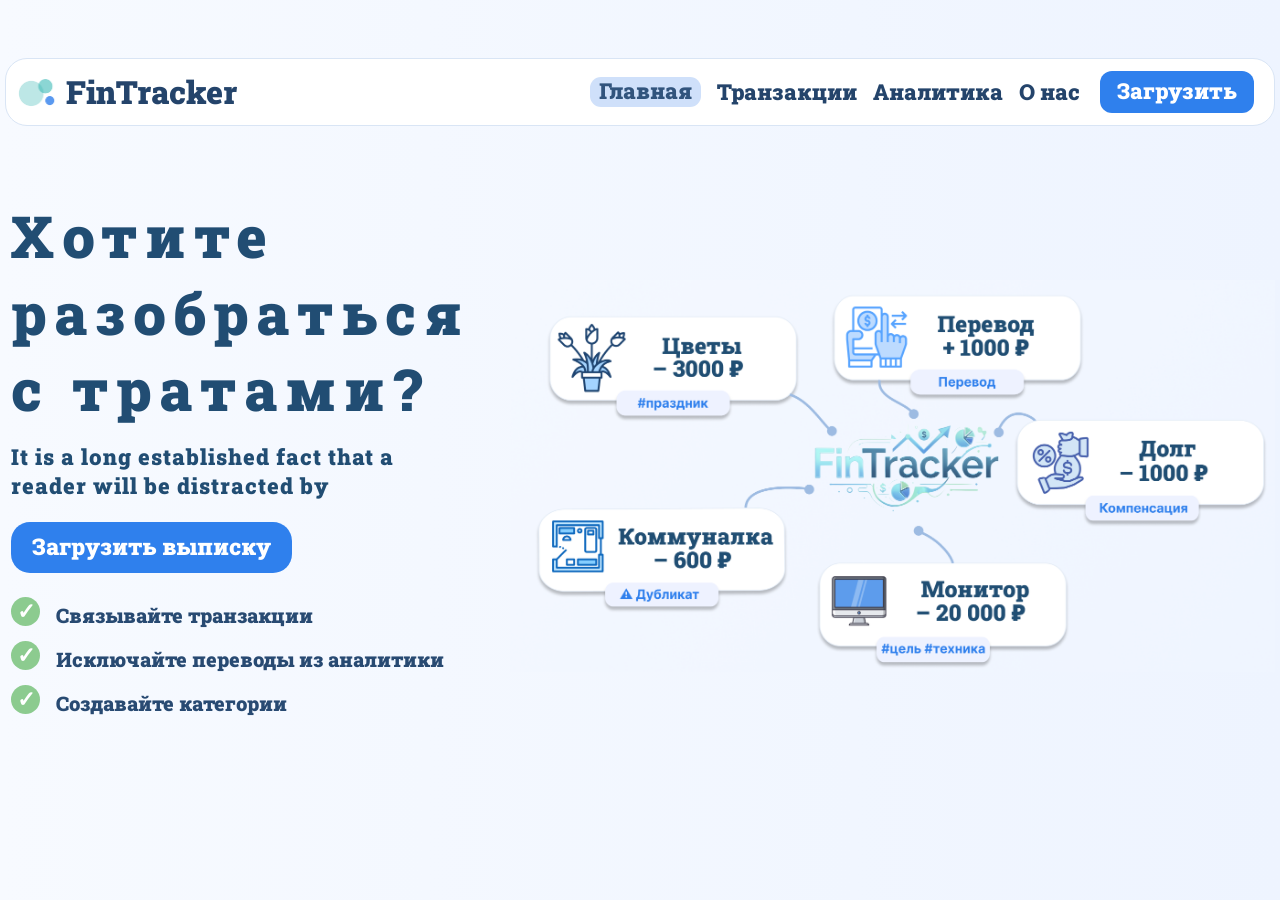
==== commit b2d7ac2b: "new files" ====
--- a/index.html
+++ b/index.html
@@ -4,8 +4,6 @@
     <meta charset="UTF-8">
     <meta name="viewport" content="width=device-width, initial-scale=1.0">
     <title>FinTracker</title>
-
-    <link href="https://fonts.googleapis.com/css2?family=Inter:wght@500;600;700;800&family=Roboto+Slab:wght@400;700&display=swap" rel="stylesheet">
 
     <link rel="stylesheet" href="style.css">
 </head>
@@ -15,14 +13,14 @@
     <div class="container header-inner">
 
         <div class="logo">
-            <img src="img/fintracker_logo_header.png" class="logo-img">
+            <img src="img/fintracker_logo_header.png" class="logo-img" alt="FinTracker">
             <span>FinTracker</span>
         </div>
 
         <div class="right-menu">
             <nav class="nav">
                 <a class="active">Главная</a>
-                <a class="open-upload">Транзакции</a>
+                <a class="go-transactions">Транзакции</a>
                 <a>Аналитика</a>
                 <a>О нас</a>
             </nav>
--- a/style.css
+++ b/style.css
@@ -1,3 +1,10 @@
+@font-face {
+    font-family: "Roboto Slab";
+    src: url("fonts/RobotoSlab-VariableFont_wght.ttf") format("truetype");
+    font-weight: 100 900;
+    font-style: normal;
+}
+
 * {
     margin: 0;
     padding: 0;
@@ -5,31 +12,30 @@
 }
 
 body {
-    font-family: 'Inter', sans-serif;
+    font-family: "Roboto Slab", serif;
     background: linear-gradient(to right, #F7FAFF, #EEF4FF);
+    color: #24446B;
+    min-height: 100vh;
+    overflow-x: hidden;
 }
 
 .container {
-    width: 1200px;
+    width: 1270px;
     margin: 0 auto;
 }
 
-.subtext {
-    font-family: 'Roboto Slab', serif;
-    color: #204E73;
-    font-weight: 900;
-    font-size: 22px;
-    margin: 20px 0;
-}
+/* HEADER */
 
 .header {
-    padding: 20px 0;
+    padding-top: 58px;
 }
 
 .header-inner {
+    height: 68px;
     background: white;
-    border-radius: 40px;
-    padding: 12px 25px;
+    border: 1px solid #D9E5F5;
+    border-radius: 22px;
+    padding: 0 20px 0 10px;
     display: flex;
     align-items: center;
 }
@@ -40,75 +46,61 @@
 }
 
 .logo-img {
-    width: 100%;
-    max-width: 40px;
-    height: auto;
-    transform: scale(1.2);
-    transform-origin: left center;
+    width: 42px;
+    height: 42px;
+    object-fit: contain;
 }
 
 .logo span {
-    font-size: 30px;
+    margin-left: 8px;
+    font-size: 32px;
+    line-height: 1;
+    color: #24446B;
     font-weight: 900;
-    color: #24446B;
-    margin-left: 10px;
 }
 
 .right-menu {
     margin-left: auto;
     display: flex;
     align-items: center;
-    gap: 25px;
+    gap: 20px;
+}
+
+.nav {
+    display: flex;
+    align-items: center;
+    gap: 16px;
 }
 
 .nav a {
-    color: #355273;
+    color: #24446B;
+    text-decoration: none;
+    font-size: 22px;
+    line-height: 1;
     font-weight: 900;
-    font-size: 20px;
-    margin: 0 10px;
-    text-decoration: none;
-    transition: all 0.2s ease;
-    position: relative;
     cursor: pointer;
+    white-space: nowrap;
 }
 
-.nav a:hover {
-    color: #2F80ED;
-    transform: translateY(-1px);
-}
-
-.nav a::after {
-    content: "";
-    position: absolute;
-    left: 0;
-    bottom: -4px;
-    width: 0%;
-    height: 2px;
-    background: #2F80ED;
-    transition: 0.25s;
-}
-
-.nav a:hover::after {
-    width: 100%;
-}
-
-.nav .active {
-    background: #dbeafe;
-    padding: 5px 10px;
-    border-radius: 10px;
+.nav a.active {
+    background: #CFE0FA;
+    color: #31547D;
+    border-radius: 11px;
+    padding: 3px 9px 5px;
 }
 
 .btn {
+    border: none;
     background: #2F80ED;
     color: white;
-    border: none;
-    padding: 13px 28px;
-    border-radius: 16px;
+    border-radius: 12px;
+    padding: 9px 17px 11px;
+    font-family: "Roboto Slab", serif;
+    font-size: 22px;
+    line-height: 1;
     font-weight: 900;
-    font-size: 19px;
     cursor: pointer;
-    transition: all 0.2s ease;
-    font-family: Inter;
+    transition: 0.2s ease;
 }
 
 .btn:hover {
@@ -116,89 +108,88 @@
     box-shadow: 0 6px 15px rgba(47, 128, 237, 0.3);
 }
 
+/* HERO */
+
 .hero {
-    padding-top: 40px;
+    padding-top: 72px;
 }
 
 .hero-inner {
     display: flex;
+    align-items: flex-start;
     justify-content: space-between;
-    align-items: center;
 }
 
 .left {
-    width: 45%;
+    width: 470px;
+    padding-left: 6px;
 }
 
 .left h1 {
-    font-family: 'Roboto Slab', serif;
-    font-size: 68px;
-    color: #204E73;
+    font-size: 58px;
+    line-height: 1.32;
+    letter-spacing: 8px;
+    color: #214D73;
     font-weight: 900;
-    line-height: 1.1;
+}
+
+.subtext {
+    margin-top: 14px;
+    color: #214D73;
+    font-size: 22px;
+    line-height: 1.32;
+    font-weight: 900;
+    letter-spacing: 1px;
 }
 
 .btn.big {
-    margin: 30px 0 50px 0;
-    padding: 16px 26px;
-    font-size: 18px;
-    border-radius: 18px;
+    margin-top: 22px;
+    padding: 13px 21px 15px;
+    border-radius: 19px;
+    font-size: 23px;
+    letter-spacing: 0;
 }
 
 .list {
     list-style: none;
+    margin-top: 32px;
 }
 
 .list li {
-    margin-bottom: 22px;
-    padding-left: 40px;
     position: relative;
-    font-weight: 900;
+    margin-bottom: 24px;
+    padding-left: 45px;
     color: #284A72;
     font-size: 20px;
+    line-height: 1;
+    font-weight: 900;
 }
 
 .list li::before {
-    content: "✔";
+    content: "✓";
     position: absolute;
     left: 0;
-    top: 2px;
-    width: 22px;
-    height: 22px;
-    background: #22c55e;
+    top: -8px;
+    width: 29px;
+    height: 29px;
+    border-radius: 50%;
+    background: #8CCB8F;
     color: white;
-    border-radius: 50%;
     display: flex;
     align-items: center;
     justify-content: center;
+    font-size: 22px;
+    font-weight: 900;
 }
 
 .right {
-    width: 520px;
-    display: flex;
-    justify-content: center;
-    align-items: center;
-    overflow: visible;
+    width: 765px;
+    position: relative;
+    padding-top: 82px;
 }
 
 .scheme {
     width: 100%;
     height: auto;
-    transform: scale(1.7);
-    transform-origin: center;
-}
-
-body,
-h1,
-h2,
-h3,
-h4,
-h5,
-h6,
-p,
-span,
-a,
-li,
-button {
-    font-weight: 900;
+    display: block;
 }
